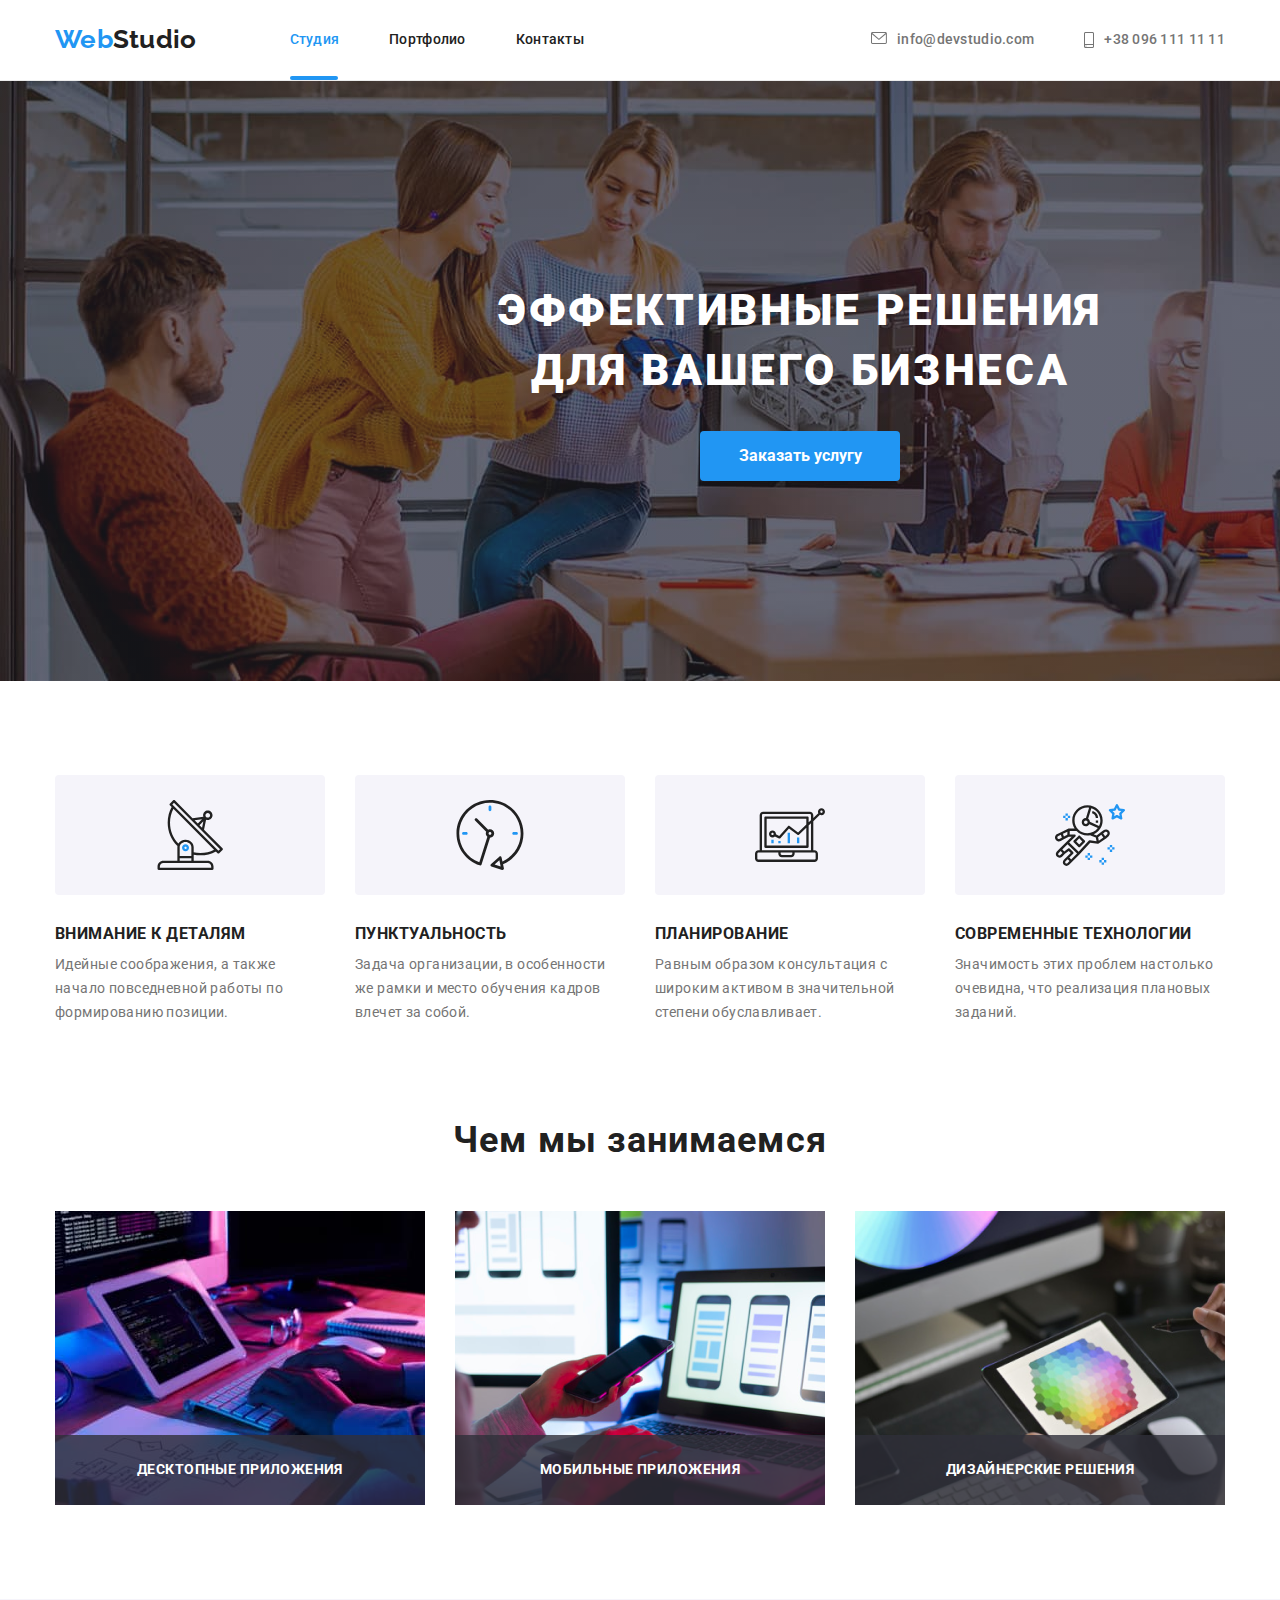
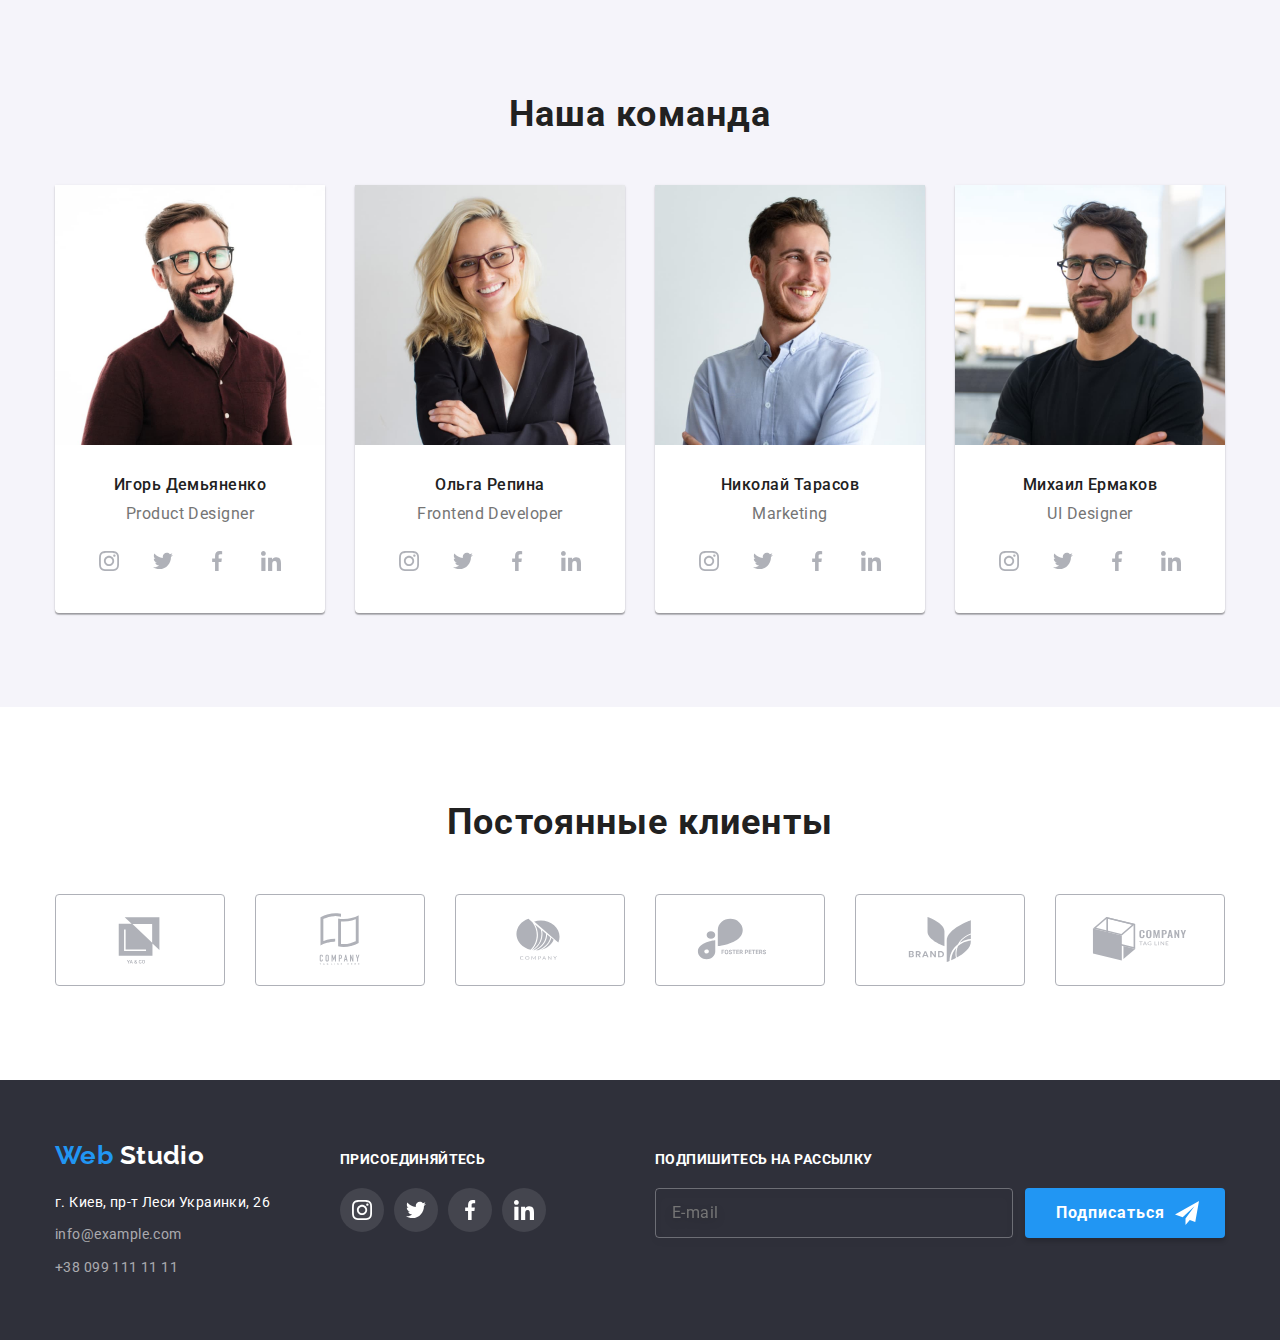
==== index.html @ f425156a "com" ====
<!DOCTYPE html> 
<html lang="ru">
    <head>
        <meta charset="UTF-8">
        <meta http-equiv="X-UA-Compatible" content="IE=edge">
        <meta name="viewport" content="width=device-width, initial-scale=1.0" />
        <title>Студия</title>
        <link rel="stylesheet" href="https://cdnjs.cloudflare.com/ajax/libs/modern-normalize/1.1.0/modern-normalize.min.css">
        <link rel="stylesheet" href="./css/styles.css"> 
        <link rel="preconnect" href="https://fonts.googleapis.com">
        <link rel="preconnect" href="https://fonts.gstatic.com" crossorigin>
        <link href="https://fonts.googleapis.com/css2?family=Raleway:wght@700&family=Roboto:wght@400;500;700;900&display=swap" rel="stylesheet">
    </head>

    <body>
        <!-- header -->
        <header class="header">
            <div class="container header__container">
                <nav class="header__nav">
                    <a class="logo link" href="/"><span class="logo__web">Web</span>Studio</a>
                        <ul class="header__list list">
                            <li class="header__item header__current-item">
                                <a class="header__link link header__link--current" href="">Студия</a>
                            </li>
                            <li class="header__item">
                                <a class="header__link link" href="./portfolio.html"> Портфолио</a>
                            </li>
                            <li class="header__item">
                                <a class="header__link link" href=""> Контакты</a>
                            </li>
                        </ul>
                </nav>
                <ul class="contacts list">
                    <li class="contacts__item">
                         <a class="contacts__mail link" href="mailto:info@devstudio.com">
                            <svg class="contacts__icon" width="16px" height="12px">
                                <use href="./images/symbol-defs-use.svg#icon-mail"></use>
                            </svg>
                         info@devstudio.com</a>
                    </li>
                    <li class="contacts__item">
                        <a class="contacts__tel link contacts__tel--color" href="tel:+380961111111">
                            <svg class="contacts__icon" width="10px" height="16px">
                                <use href="./images/symbol-defs-use.svg#icon-smartphone"></use>
                            </svg>
                        +38 096 111 11 11</a></li>
                </ul>
            </div>
        </header>
        <!--hero-->
        <main class="main">
            <section class="hero section hero__bcgi">
                <div class="container">
                    <h1 class="hero__title">Эффективные решения для вашего бизнеса</h1>
                    <button class="btn btn__order" type="button" data-modal-open>Заказать услугу</button>
                </div>
            </section>
        <!--advantages-->
            <section class="advantage section">
                <div class="container">
                    <ul class="advantage__list list">
                        <li class="advantage__item"> 
                            <div class="advantage__container">
                                <svg class="advantage__icon" width="70px" height="70px">
                                    <use href="./images/symbol-defs-use.svg#icon-signal" ></use>
                                </svg>
                            </div>
                            <h3 class="advantage__title">Внимание к деталям</h3>
                            <p class="advantage__description">Идейные соображения, а также начало повседневной работы по формированию позиции.</p></li>
                        <li class="advantage__item">
                            <div class="advantage__container">
                                <svg class="advantage__icon" width="70px" height="70px">
                                    <use href="./images/symbol-defs-use.svg#icon-clock"></use>
                                </svg>
                            </div>
                            <h3 class="advantage__title">Пунктуальность</h3>
                            <p class="advantage__description">Задача организации, в особенности же рамки и место обучения кадров влечет за собой.</p></li>
                        <li class="advantage__item">
                            <div class="advantage__container" >
                                <svg class="advantage__icon" width="70px" height="70px">
                                    <use href="./images/symbol-defs-use.svg#icon-diagram"></use>
                                </svg>
                            </div>
                            <h3 class="advantage__title">Планирование</h3>
                            <p class="advantage__description">Равным образом консультация с широким активом в значительной степени обуславливает.</p>
                            </li>
                        <li class="advantage__item">
                            <div class="advantage__container">
                                <svg class="advantage__icons"  width="70px" height="70px">
                                    <use href="./images/symbol-defs-use.svg#icon-astronaut"></use>
                                </svg>
                            </div>
                            <h3 class="advantage__title">Современные технологии</h3>
                            <p class="advantage__description">Значимость этих проблем настолько очевидна, что реализация плановых заданий.</p>
                            </li>
                    </ul>
                </div>
            </section>
        <!--service-->
            <section class="service section">
                <div class="container">
                    <h2 class="service__title">Чем мы занимаемся</h2>
                        <ul class="service__list list">
                            <li class="service__item">
                                <div class="service__wrap">
                                    <img src="./images/img.jpg" alt="algorithm" width="370" height="294">
                                    <p class="service__name">Десктопные приложения</p>
                                </div>
                            </li> 
                            <li class="service__item">
                                <div class="service__wrap">
                                    <img src="./images/img1.png" alt="cellphone-and-notebook" width="370" height="294">
                                    <p class="service__name">Мобильные приложения</p>
                                </div>
                            </li>
                            <li class="service__item">
                                <div class="service__wrap">
                                    <img src="./images/img2.png" alt="colorwheel" width="370" height="294">
                                    <p class="service__name">Дизайнерские решения</p>
                                </div>
                            </li>
                        </ul>
                </div>
            </section>
        <!--our team-->
            <section class="team section">
                <div class="container">
                    <h2 class="team__title">Наша команда</h2>
                    <ul class="team__list list">
                        <li class="team__item">
                            <img src="./images/img3.jpg" alt="product-manager" width="270" height="260">
                                <div class="team__wrap"> 
                                    <h3 class="team__item-title">Игорь Демьяненко</h3>
                                        <p class="team__meta" lang="en">Product Designer</p>
                                            <ul class="team__list-icon list">  
                                                <li class="team__item-icon">
                                                    <a href="" class="team__link link">
                                                        <svg class="team__icon" width="20px" height="20px">
                                                            <use href="./images/symbol-defs-use.svg#icon-instagram"></use>
                                                        </svg>
                                                    </a>
                                                </li>
                                                <li class="team__item-icon">
                                                    <a href="" class="team__link link">
                                                        <svg class="team__icon" width="20px" height="20px">
                                                            <use href="./images/symbol-defs-use.svg#icon-twitter"></use>
                                                        </svg>
                                                    </a>
                                                </li>
                                                <li class="team__item-icon">
                                                    <a href="" class="team__link link">
                                                        <svg class="team__icon" width="20px" height="20px">
                                                            <use href="./images/symbol-defs-use.svg#icon-facebook"></use>
                                                        </svg>
                                                    </a>
                                                </li>
                                                <li class="team__item-icon">
                                                    <a href="" class="team__link link">
                                                        <svg class="team__icon" width="20px" height="20px">
                                                            <use href="./images/symbol-defs-use.svg#icon-linkedin"></use>
                                                        </svg>
                                                    </a>
                                                </li> 
                                            </ul>
                                </div>
                        </li>
                        <li class="team__item">
                            <img src="./images/img4.jpg" alt="frontend-developer" width="270" height="260">
                                <div class="team__wrap">
                                    <h3 class="team__item-title">Ольга Репина</h3>
                                        <p class="team__meta" lang="en">Frontend Developer</p>
                                        <ul class="team__list-icon list">
                                            <li class="team__item-icon">
                                                <a href="" class="team__link link">
                                                    <svg class="team__icon" width="20px" height="20px">
                                                        <use href="./images/symbol-defs-use.svg#icon-instagram"></use>
                                                    </svg>
                                                </a>
                                            </li>
                                            <li class="team__item-icon">
                                                <a href="" class="team__link link">
                                                    <svg class="team__icon" width="20px" height="20px">
                                                        <use href="./images/symbol-defs-use.svg#icon-twitter"></use>
                                                    </svg>
                                                </a>
                                            </li>
                                            <li class="team__item-icon">
                                                <a href="" class="team__link link">
                                                    <svg class="team__icon" width="20px" height="20px">
                                                        <use href="./images/symbol-defs-use.svg#icon-facebook"></use>
                                                    </svg>
                                                </a>
                                            </li>
                                            <li class="team__item-icon">
                                                <a href="" class="team__link link">
                                                    <svg class="team__icon" width="20px" height="20px">
                                                        <use href="./images/symbol-defs-use.svg#icon-linkedin"></use>
                                                    </svg>
                                                </a>
                                            </li>
                                        </ul>
                                    </div>
                        </li>
                        <li class="team__item">
                            <img src="./images/img5.jpg" alt="marketing" width="270" height="260">
                                <div class="team__wrap">
                                    <h3 class="team__item-title">Николай Тарасов</h3>
                                        <p class="team__meta" lang="en">Marketing</p>
                                            <ul class="team__list-icon list">
                                                <li class="team__item-icon">
                                                    <a href="" class="team__link link">
                                                        <svg class="team__icon" width="20px" height="20px">
                                                            <use href="./images/symbol-defs-use.svg#icon-instagram"></use>
                                                        </svg>
                                                    </a>
                                                </li>
                                                <li class="team__item-icon">
                                                    <a href="" class="team__link link">
                                                        <svg class="team__icon" width="20px" height="20px">
                                                            <use href="./images/symbol-defs-use.svg#icon-twitter"></use>
                                                        </svg>
                                                    </a>
                                                </li>
                                                <li class="team__item-icon">
                                                    <a href="" class="team__link link">
                                                        <svg class="team__icon" width="20px" height="20px">
                                                            <use href="./images/symbol-defs-use.svg#icon-facebook"></use>
                                                        </svg>
                                                    </a>
                                                </li>
                                                <li class="team__item-icon">
                                                    <a href="" class="team__link link">
                                                        <svg class="team__icon" width="20px" height="20px">
                                                            <use href="./images/symbol-defs-use.svg#icon-linkedin"></use>
                                                        </svg>
                                                    </a>
                                                </li>
                                            </ul>
                                </div>
                        </li>
                        <li class="team__item">
                            <img src="./images/img6.jpg" alt="UI-designer" width="270" height="260">
                                <div class="team__wrap">
                                    <h3 class="team__item-title">Михаил Ермаков</h3>
                                        <p class="team__meta" lang="en">UI Designer</p>
                                        <ul class="team__list-icon list">
                                            <li class="team__item-icon">
                                                <a href="" class="team__link link">
                                                    <svg class="team__icon" width="20px" height="20px">
                                                        <use href="./images/symbol-defs-use.svg#icon-instagram"></use>
                                                    </svg>
                                                </a>
                                            </li>
                                            <li class="team__item-icon">
                                                <a href="" class="team__link link">
                                                    <svg class="team__icon" width="20px" height="20px">
                                                        <use href="./images/symbol-defs-use.svg#icon-twitter"></use>
                                                    </svg>
                                                </a>
                                            </li>
                                            <li class="team__item-icon">
                                                <a href="" class="team__link link">
                                                    <svg class="team__icon" width="20px" height="20px">
                                                        <use href="./images/symbol-defs-use.svg#icon-facebook"></use>
                                                    </svg>
                                                </a>
                                            </li>
                                            <li class="team__item-icon">
                                                <a href="" class="team__link link">
                                                    <svg class="team__icon" width="20px" height="20px">
                                                        <use href="./images/symbol-defs-use.svg#icon-linkedin"></use>
                                                    </svg>
                                                </a>
                                            </li>
                                        </ul>
                                </div>
                        </li>
                    </ul>
                </div>
            </section>
            <!-- our-clients -->
            <section class="client section">
                <div class="container">
                    <h2 class="client__title">Постоянные клиенты</h2>
                    <ul class="client__list list">
                        <li class="client__item">
                            <a href="" class="client__link link">
                                <svg class="client__icon" width="106px" height="60px">
                                    <use href="./images/symbol-defs-use.svg#icon-union-1"></use>
                                </svg>
                            </a>
                        </li>
                        <li class="client__item">
                            <a href="" class="client__link link">
                                <svg class="client__icon" width="106px" height="60px">
                                    <use href="./images/symbol-defs-use.svg#icon-union-2"></use>
                                </svg>
                            </a>
                        </li>
                        <li class="client__item">
                            <a href="" class="client__link link">
                                <svg class="client__icon" width="106px" height="60px">
                                    <use href="./images/symbol-defs-use.svg#icon-union-3"></use>
                                </svg>
                            </a>
                        </li>
                        <li class="client__item">
                            <a href="" class="client__link link">
                                <svg class="client__icon" width="106px" height="60px">
                                    <use href="./images/symbol-defs-use.svg#icon-union-4"></use>
                                </svg>
                            </a>
                        </li>
                        <li class="client__item">
                            <a href="" class="client__link link">
                                <svg class="client__icon" width="106px" height="60px">
                                    <use href="./images/symbol-defs-use.svg#icon-union-5"></use>
                                </svg>
                            </a>
                        </li>
                        <li class="client__item">
                            <a href="" class="client__link link">
                                <svg class="client__icon" width="106px" height="60px">
                                    <use href="./images/symbol-defs-use.svg#icon-union-6"></use>
                                </svg>
                            </a>
                        </li>
                    </ul>
                </div>
            </section>
        </main>
<!-- footer -->
        <footer class="footer">
            <div class="container footer__container">
                <div class="footer__left-side">
                    <a class="logo link footer__logo" href="/">
                        <span class="logo__web">Web</span>
                        Studio
                    </a>
                        <address class="footer__address">
                            <ul class="footer__connect list">
                                <li class="footer__address-item">г. Киев, пр-т Леси Украинки, 26</li>
                                <li class="footer__contact-item"><a class="link footer__mail" href="mailto:info@example.com">info@example.com</a></li>
                                <li class="footer-contact-item-last"><a class="link footer__tel" href="tel:+380991111111">+38 099 111 11 11</a></li>
                            </ul>
                        </address>
                </div>
                <div class="footer__medium">
                    <p class="footer__action">ПРИСОЕДИНЯЙТЕСЬ</p>
                    <ul class="footer__list-icon list">
                        <li class="footer__item">
                            <a href="" class="footer__link link">
                                <svg class="footer__icon" width="20px" height="20px">
                                    <use href="./images/symbol-defs-use.svg#icon-instagram"></use>
                                </svg>
                            </a>
                        </li>
                        <li class="footer__item">
                            <a href="" class="footer__link link">
                                <svg class="footer__icon" width="20px" height="20px">
                                    <use href="./images/symbol-defs-use.svg#icon-twitter"></use>
                                </svg>
                            </a>
                        </li>
                        <li class="footer__item">
                            <a href="" class="footer__link link">
                                <svg class="footer__icon" width="20px" height="20px">
                                    <use href="./images/symbol-defs-use.svg#icon-facebook"></use>
                                </svg>
                            </a>
                        </li>
                        <li class="footer__item">
                            <a href="" class="footer__link link">
                                <svg class="footer__icon" width="20px" height="20px">
                                    <use href="./images/symbol-defs-use.svg#icon-linkedin"></use>
                                </svg>
                            </a>
                        </li>
                    </ul>
                </div>
                <div class="footer__right">
                    <p class="footer__action">Подпишитесь на рассылку</p>
                    <form class="form">
                        <div class="form__wrap"> 
                            <label for="email-footer"></label>
                            <input 
                            type="email" 
                            id="email-footer" 
                            name="email-footer" 
                            placeholder="E-mail" 
                            class="form__label">
                        </div>
                        <button type="button" class="form__btn">Подписаться
                            <svg class="form__icon" width="24px" height="24px">
                                <use href="./images/symbol-defs-use.svg#icon-icon-send"></use>
                            </svg>
                        </button>
                    </form>
                </div>
            </div>
        </footer>
<!-- modal -->
<div class="backdrop is-hidden" data-modal> 
    <div class="modal" >
        <button class="button modal__close" data-modal-close>
            <svg width="18px" height="18px">
                <use href="./images/symbol-defs-use.svg#icon-x"></use>
            </svg>
        </button>
        <p class="modal__action">Оставьте свои данные, мы вам перезвоним</p>
        <form class="modal__form">
            <div class="modal__field">
                <label class="modal__label" for="user-name">Имя</label>
                <div class="modal__wrap-input">
                <input 
                    type="text" 
                    name="user-name" 
                    class="modal__input" 
                    placeholder=" " 
                    id="user-name" 
                    required>
                    <svg class="modal__icon" width="18px" height="18px">
                        <use href="./images/symbol-defs-use.svg#icon-name"></use>
                    </svg>
                    </div>
            </div>
            <div class="modal__field">
                <label class="modal__label" for="tel">Телефон</label>
                <div class="modal__wrap-input">
                <input 
                    type="tel" 
                    name="user-tel" 
                    class="modal__input" 
                    placeholder=" " 
                    id="tel" 
                    required>
                    <svg class="modal__icon" width="18px" height="18px">
                        <use href="./images/symbol-defs-use.svg#icon-phone"></use>
                    </svg>
                    </div>
            </div>
            <div class="modal__field">
                <label class="modal__label" for="email">Почта</label>
                <div class="modal__wrap-input">
                <input 
                    type="email" 
                    name="user-email" 
                    class="modal__input" 
                    placeholder=" " 
                    id="email" 
                    required>
                    <svg class="modal__icon" width="18px" height="18px">
                        <use href="./images/symbol-defs-use.svg#icon-email-black"></use>
                    </svg>
                </div>
            </div>
            <div class="modal__field--margin">
                <label class="modal__label" for="textarea">Комментарий</label>
                <textarea name="textarea" class="modal__textarea" id="textarea" placeholder="Введите текст"></textarea>
            </div>
            <div>
                <input 
                    type="checkbox" 
                    name="conditions" 
                    class="modal__agree visually-hidden" 
                    placeholder=" " 
                    id="conditions" 
                    required> 
                <label class="modal__agree-label" for="conditions">
                    <span>
                        <svg class="modal__check" width="16px" height="15px">
                            <use href="./images/symbol-defs-use.svg#icon-check"> </use>
                        </svg>
                    </span>
                    Соглашаюсь с рассылкой и принимаю&nbsp
                 <a href="" class="link modal__link" > Условия договора</a>
                </label>
            </div>
            <div class="modal__btn">
            <button type="submit" class="modal__btn-form">Отправить</button>
            </div>
        </form>
    </div>    
</div>
<script src="./js/modal.js"></script>

<!-- form -->

    </body>
</html>
---- css/styles.css ----
:root {
    --first-header-color: #212121;
    --second-header-color: #757575;
    --first-title-color: #FFFFFF;
    --second-title-color:#212121;
    --first-text-color: #757575;
    --second-text-color: #FFFFFF;
    --accent-text-color: #2196F3;
    --btn-color:  #FFFFFF;
    --bcg-btn-color: #2196F3;
    --bcg-first-color:  #FFFFFF;
    --bcg-second-color: #F5F4FA;
    --bcg-accent-color: #2F303A;
    --icons-color: #AFB1B8;
}

body {
    font-family: "Roboto", sans-serif;
    color: var(--first-header-color);
    background-color: var(--bcg-first-color);
}

.list {
    list-style: none;
    margin: 0px;
    padding: 0px;
}

.link{
    text-decoration: none;
    color: currentColor;
    
}


.container {
    width: 1200px;
    margin-left: auto;
    margin-right: auto;
    padding-left: 15px;
    padding-right: 15px;
}
.section {
    padding: 94px 0px;
}

img {
    display: block;
    max-width: 100%;
    height: auto;
}


/* header */
/* header-block */
.header {
    background-color: var(--bcg-header-color);
    font-weight: 500;
    font-size: 14px;
    line-height: 1.14;
    letter-spacing: 0.02em;
    border-bottom:1px solid #ECECEC;
}

.header__container {
    display: flex;
}

.header__nav {
    display: flex;
}

.logo {
    display: flex;
    font-family: 'Raleway';
    font-weight: 700;
    font-size: 26px;
    line-height: 1.19;
    color: var(--first-header-color);
    padding: 24px 0px;
}

.logo__web {
    color: var(--accent-text-color);
}

.header__list {
    position: relative;
    display: flex;
    margin-left: 93px;
    }

.header__item + .header__item {
margin-left: 50px;
}

.header__item:after {
    position: absolute;
    content: "";
    bottom: 0;
    width: 48px;
    height: 4px;
    background-color: var(--accent-text-color);
    opacity: 0;
    border-radius: 2px;
} 

.header__item:hover::after {
    opacity: 1;
} 

.header__item:nth-child(2)::after {
    width: 76px;
}

.header__item:last-child::after {
    width: 67px;
}

.header__current-item::after {
    position: absolute;
    content: "";
    bottom: 0;
    width: 48px;
    height: 4px;
    background-color: var(--accent-text-color);
    border-radius: 2px;
    opacity: 1;
}

.header__current-item--size::after {
    position: absolute;
    content: "";
    bottom: 0;
    width: 76px;
    height: 4px;
    background-color: var(--accent-text-color);
    border-radius: 2px;
    opacity: 1;
    }

.header__link {
    color: var(--first-header-color);
    padding: 32px 0px;
    display: block;
    transition: color 250ms cubic-bezier(0.4, 0, 0.2, 1);

}

.header__link--current {
    color: var(--accent-text-color);
}

.header__link:focus, .header__link:hover {
    color: var(--accent-text-color);
}

/* contacts-block */
.contacts {
    display: flex;
    margin-left: auto;
    }

.contacts__item {
    display: flex;
    align-items: baseline;
}

.contacts__item + .contacts__item {
    margin-left: 50px;
}

.contacts__tel, .contacts__mail {
    color: var(--second-header-color);
    display: flex;
    padding: 32px 0px;
    display: flex;
    transition: color 250ms cubic-bezier(0.4, 0, 0.2, 1);
}

.contacts__tel--color {
    color: var(--first-text-color);
    align-items: center;
}

.contacts__tel:hover, .contacts__mail:hover,
.contacts__tel:focus, .contacts__mail:focus {
    color: var(--accent-text-color);
}

.contacts__icon {
    fill: currentColor;
}

.contacts__icon:last-child {
    margin-right: 10px;
}


/* hero-index */
/* hero-block */

.hero {
    letter-spacing: 0.06em;
    padding-top: 200px;
    padding-bottom: 200px;
   }

.hero__bcgi {
    background-image: linear-gradient(rgba(47, 48, 58, .4), rgba(47, 48, 58, .4)),
    url('../images/Imgbcg.jpg');
    background-color: var(--bcg-accent-color);
    background-position: center;
    background-size: cover;
    background-repeat: no-repeat;
    width: 1600px;
    margin: 0px auto;
}

.hero__title {
    font-weight: 900;
    font-size: 44px;
    line-height: 1.36;
    letter-spacing: 0.06em;
    text-transform: uppercase;
    width: 696px;
    text-align: center;
    color: var(--first-title-color);
    margin: 0px auto 30px auto;
}

/* btn-block */
.btn {
    font-family: inherit;
    font-weight: 700;
    font-size: 16px;
    line-height: 1.88;

    display: inline-block;
    align-items: center;
    text-align: center;
    border: transparent;
    cursor: pointer;

    color: inherit;
    padding: 0px;
    min-width: 200px;
    border-radius: 4px;
    margin: 0px auto;
    display: flex;
    justify-content: center;
}

.btn:hover, .btn:focus {
    color: var(--btn-color);
    background-color: var(--bcg-btn-color);
    box-shadow: 0px 3px 1px rgba(0, 0, 0, 0.1), 0px 1px 2px rgba(0, 0, 0, 0.08), 0px 2px 2px rgba(0, 0, 0, 0.12);
 }

.btn__order {
    color: var(--btn-color);
    background-color: var(--bcg-btn-color);
    padding: 10px 32px;
}

/* hero-portfolio */
/* portfolio-block */

.visually-hidden {
    position: absolute;
    white-space: nowrap;
    width: 1px;
    height: 1px;
    overflow: hidden;
    border: 0px;
    padding: 0px;
    clip: rect(0 0 0 0);
    clip-path: inset(50%);
    margin: -1px;
}

.portfolio__btn-list {
    display: flex;
    align-items: center;
    justify-content: center;
    text-align: center;
    margin-bottom: 50px;
}

.portfolio__btn-item:first-child {
    margin-right: 8px;
}

.portfolio__btn-item:last-child {
    margin-right: 8px;
}

.portfolio__btn-item + .portfolio__btn-item {
        margin-right: 8px;
}
 
.portfolio__btn {
    color: inherit;
    background-color: var(--bcg-second-color);
    text-align: center;
    padding: 6px 22px;
        transition: color 250ms cubic-bezier(0.4, 0, 0.2, 1),
        background-color 250ms cubic-bezier(0.4, 0, 0.2, 1),
        box-shadow 250ms cubic-bezier(0.4, 0, 0.2, 1);
    }

.portfolio__btn--choosen {
    color: var(--btn-color);
    background-color: var(--bcg-btn-color);
    min-width: 73px;
    text-align: center;
    padding: 6px 22px;
    margin-right: 8px;
        transition: color 250ms cubic-bezier(0.4, 0, 0.2, 1),
        background-color 250ms cubic-bezier(0.4, 0, 0.2, 1),
        box-shadow 250ms cubic-bezier(0.4, 0, 0.2, 1);
}
   
.btn--size-second {
    min-width: 128px;
}
.btn--size-third {
    min-width: 145px;
}

.btn--size-fourth {
    min-width: 103px;
}

.btn--size-fifth {
    min-width: 130px;
}


/* cards-block */
.card {
display: flex;
flex-wrap: wrap;
}

.card__item {
    width: 370px;
    margin-right: 30px;
    margin-bottom: 30px;
    cursor: pointer;
    }

.card__item:nth-child(3n) {
margin-right: 0px;
}

.card__item:nth-last-child(-n+3) {
margin-bottom: 0px;
}

.card__link {
    transition: box-shadow 250ms cubic-bezier(0.4, 0, 0.2, 1);
}

.card__link:hover, .card__link:focus  {
    display: block;
    box-shadow: 0px 1px 1px rgba(0, 0, 0, 0.12),
                0px 4px 4px rgba(0, 0, 0, 0.06),
                1px 4px 6px rgba(0, 0, 0, 0.16);
}

.card__wrap {
    position: relative;
    overflow: hidden;
}

.card__meta {
    position: absolute;
    top:0;
    margin: 0px;
    font-size: 18px;
    line-height: 1.56;
    color: var(--bcg-first-color);
    background-color: rgba(33, 150, 243, 0.9);
    padding: 63px 24px;
    transform: translateY(100%);
    transition: transform 250ms ;
    }

.card__item:hover .card__meta{
    transform: translateY(0%);
}

.card__focus-link:focus .card__meta {
    transform: translateY(0%);
}

.card__border {
    border: 1px solid #EEEEEE;
    border-top: 0px;
    padding: 20px 24px;
}

.card__title {
    font-size: 18px;
    line-height: 2.00;
    letter-spacing: 0.06em;
    text-align: left;
    margin: 0px;
}

.card__description {
    line-height: 1.88;
    letter-spacing: 0.03em;
    text-align: left;
    color: var(--first-text-color);
    margin: 0px;
}




/* advantage */
/* advantage-block */
.advantage__list {
    display: flex;
    flex-wrap: wrap;
    }

.advantage__item {
    font-size: 14px;
    letter-spacing: 0.03em;
    width: 270px;
    margin-right: 30px;
}

.advantage__item:last-child {
    margin-right: 0px;
}

.advantage__container {
    display: flex;
    justify-content: center;
    align-items: center;
    background-color: var(--bcg-second-color);
    border-radius: 4px;
    margin-right: 30px;
    margin-bottom: 30px;
    width: 270px;
    height: 120px;
}

.advantage__title {
    line-height: 1.14;
    letter-spacing: 0.03em;
    text-transform: uppercase;
    margin: 0px 0px 10px 0px;
   }

.advantage__description {
    line-height: 1.71;
    color: var(--first-text-color);
    margin: 0px;
}



/* service */

.service {
    padding-top: 0px;
}

.service__title {
    font-size: 36px;
    line-height: 1.17;
    text-align: center;
    letter-spacing: 0.03em;
    margin: 0px auto 50px auto;
}

.service__list {
    display: flex;
    justify-content: space-between;
}

.service__item {
    display: flex;
}

.service__wrap {
    position: relative;
}

.service__name {
    display: flex;
    position: absolute;
    bottom: 0px;
        
    width: 100%;
    height: 70px;
    margin: 0px;

    background: rgba(47, 48, 58, 0.8);
    font-weight: 700;
    font-size: 14px;
    line-height: 1.14;
    text-align: center;
    letter-spacing: 0.03em;
    text-transform: uppercase;
    color: var(--first-title-color);
    justify-content: center;
    align-items: center;
}


/* team */
/* team-block */

.team {
    background-color: var(--bcg-second-color);
    line-height: 1.19;
    text-align: center;
    letter-spacing: 0.03em;
}

.team__title {
    font-size: 36px;
    line-height: 1.17;
    text-align: center;
    letter-spacing: 0.03em;
    margin: 0px auto 50px auto;
}

.team__list {
    display: flex;
}

.team__item {
    background-color: var(--bcg-first-color);
    width: 270px;
    box-shadow: 0px 1px 3px rgba(0, 0, 0, 0.12), 0px 1px 1px rgba(0, 0, 0, 0.14), 0px 2px 1px rgba(0, 0, 0, 0.2);
    border-radius: 0px 0px 4px 4px;
    margin-right: 30px;
  }

.team__item:last-child {
    margin-right: 0px;
}

.team__wrap {
    padding: 30px 32px;
    text-align: center;
    display: block;
  }

.team__item-title {
    font-size: 16px;
    font-weight: 500;
    margin: 0px;
    min-width: 152px;
    margin-bottom: 10px;
}

.team__meta {
    color: var(--first-text-color);
    margin: 0px;
    min-width: 147px;
    margin-bottom: 16px;
}


.team__list-icon {
    cursor: pointer; 
    display: flex;
    justify-content: center;
    padding-left: 0px;
}

.team__item-icon + .team__item-icon {
    margin-left: 10px;
}

.team__link {
    display: flex;
    width: 44px;
    height: 44px;
    align-items: center;
    justify-content: center;
    border-radius: 50%;
    background-color: var(--bcg-first-color);
    transition: color 250ms cubic-bezier(0.4, 0, 0.2, 1),
    background-color 250ms cubic-bezier(0.4, 0, 0.2, 1);
} 

.team__link:hover, 
.team__link:focus {
    background-color: var(--bcg-btn-color);
}

.team__icon {
    fill: var(--icons-color);
}

.team__link:hover .team__icon {
fill: var(--bcg-first-color);
}

.team__link:focus .team__icon {
    fill: var(--bcg-first-color);
}


/* our-clients */
/* client-block */

.client__title {
    font-size: 36px;
    line-height: 1.17;
    text-align: center;
    letter-spacing: 0.03em;
    color: inherit;
    margin: 0px;
    margin-bottom: 50px;
    padding: 0px;
}

.client__list {
    display: flex;
}

.client__item {
    cursor: pointer;
}

.client__item + .client__item {
    margin-right: 30px;
}

.client__item:first-child {
    margin-right: 30px;
}

.client__item:last-child {
    margin-right: 0px;
}

.client__link {
    display: flex;
    align-items: center;
    justify-content: center;
    color: var(--first-text-color);
    border: 1px solid #AFB1B8;
    border-radius: 4px;
    width: 170px;
    height: 92px;
    transition: border-color 250ms cubic-bezier(0.4, 0, 0.2, 1);
}

.client__link:hover, .client__link:focus  {
    border-color: var(--accent-text-color);
}

.client__icon {
    fill: var(--icons-color);
    transition: fill 250ms cubic-bezier(0.4, 0, 0.2, 1);
   }

.client__link:hover .client__icon {
fill: var(--accent-text-color);
}

.client__link:focus .client__icon {
    fill: var(--accent-text-color);
}


/* footer */
.footer {
    background-color: var(--bcg-accent-color);
    font-size: 14px;
    line-height: 1.71;
    letter-spacing: 0.03em;
    padding-bottom: 60px;
    padding-top: 60px;
    }

.footer__container {
    display: flex;
    align-items: baseline;
}

.footer__left-side {
    margin-right: 70px;
}

.footer__logo {
    margin-bottom: 20px;
    display: block;
    color: var(--first-title-color);
    padding: 0px;
}

.footer__address-item {
    font-style: normal;
    color: var(--second-text-color);
}

.footer__address-item, .footer__contact-item {
    margin-bottom: 9px;
    }
    
.footer__contact-item:last-child {
    padding: 0px;
    margin-bottom: 0px;
    }

.footer__mail, .footer__tel {
    color: var(--second-header-color);
    display: flex;
    font-style: normal;
    color: rgba(255, 255, 255, 0.6);
    display: block;
    transition: color 250ms cubic-bezier(0.4, 0, 0.2, 1);
}

.footer__mail:hover, .footer__tel:hover,
 .footer__mail:focus, .footer__tel:focus {
    color: var(--accent-text-color);
}

.footer__medium {
    margin-right: auto;
}

.footer__action {
    font-size: 14px;
    line-height: 1.14;
    letter-spacing: 0.03em;
    color: var(--second-text-color);
    margin: 0px;
    font-weight: 700;
    text-transform: uppercase;
    margin-bottom: 20px;
}

.footer__list-icon {
    cursor: pointer;
    display: flex;
    justify-content: center;
    padding-left: 0px;
    margin: 0px;
}

.footer__item + .footer__item {
    margin-left: 10px;
}

.footer__link {
    display: flex;
    width: 44px;
    height: 44px;
    align-items: center;
    justify-content: center;
    border-radius: 50%;
    background-color:rgba(255, 255, 255, 0.1);
    transition: background-color 250ms cubic-bezier(0.4, 0, 0.2, 1);
}

.footer__link:hover,
.footer__link:focus {
    background-color: var(--bcg-btn-color);
}

.footer__icon {
    fill: var(--second-text-color);
}

.footer__link:hover .footer__icon {
    fill: var(--bcg-first-color);
}

.footer__link:focus .footer__icon {
    fill: var(--bcg-first-color);
}


/* form-block */
.form {
    display: flex;
}

.form__label {
    background-color: transparent;
    width: 358px;
    height: 50px;
    border: 1px solid rgba(255, 255, 255, .3);
    filter: drop-shadow(0px 4px 4px rgba(0, 0, 0, 0.15));
    border-radius: 4px;
    padding-left: 16px;
    outline: none;

    font-size: 16px;
    line-height: 1.25;
    display: flex;
    align-items: center;
    letter-spacing: 0.03em;
    color: rgba(255, 255, 255, 0.6);
    margin-right: 12px;
    transition: border-color 250ms cubic-bezier(0.4, 0, 0.2, 1);
}

.form__label:focus {
    border-color: var(--accent-text-color);
}


.form__btn {
    background-color: var(--bcg-btn-color);
    box-shadow: 0px 4px 4px rgba(0, 0, 0, 0.15);
    border-radius: 4px;
    width: 200px;
    height: 50px;

    color: var(--bcg-first-color);
    border-color: transparent;
    font-weight: 700;
    font-size: 16px;
    line-height: 1.88px;

    display: flex;
    align-items: center;
    text-align: center;
    letter-spacing: 0.06em;
    padding-left: 29px;
    cursor: pointer;
    transition: box-shadow 250ms cubic-bezier(0.4, 0, 0.2, 1);
}

.form__btn:hover, .form__btn:focus {
        color: var(--btn-color);
        background-color: var(--bcg-btn-color);
        box-shadow: 
        0px 3px 1px rgba(0, 0, 0, 0.1),
        0px 1px 2px rgba(0, 0, 0, 0.08),
        0px 2px 2px rgba(0, 0, 0, 0.12);
}

.form__icon {
    margin-left: 10px;
}


/* modal */
/* modal-block */

.backdrop {
    position: fixed;
    top:0;
    height: 100%;
    width: 100%;
    background-color: rgba(0, 0, 0, 0.2);
    transition: opacity 300ms, visibility 300ms;
}


.modal {
    position: absolute;
    top: 50%;
    left: 50%;
    transform:translate(-50%, -50%);
    min-height: 581px;
    width: 528px;
    background-color: var(--bcg-first-color);
    border-radius: 4px;
    box-shadow: 
    0px 1px 3px rgba(0, 0, 0, 0.12),
    0px 1px 1px rgba(0, 0, 0, 0.14),
    0px 2px 1px rgba(0, 0, 0, 0.2);
    animation: changeBgColor 2000ms;
    padding: 40px;
     } 

@keyframes changeBgColor {
    0% {
        opacity: 0;
    }

    50% {
        opacity: 0.5;
    }

    100% {
        opacity: 1;
    }
}

.backdrop .modal .is-hidden {
transition: opacity 500ms;
}

.modal__close {
    position: absolute;
    top:8px;
    right:8px;
    border: 1px solid rgba(0, 0, 0, 0.1);
    border-radius: 50%;
    cursor: pointer;
    background-color: transparent;
    fill: currentColor;
    padding: 6px;
    width: 30px;
    height: 30px;
    display: flex;
    justify-content: center;
    align-items: center;
}

.modal__close:hover, .modal__close:focus {
fill: var(--accent-text-color);
border-color: var(--accent-text-color);
}

.is-hidden {
    opacity:0;
    visibility:hidden;
    pointer-events:none; 
}

.modal__action {
    font-weight: 700;
    font-size: 20px;
    line-height: 1.15;
    text-align: center;
    letter-spacing: 0.03em;
    color: var(--first-header-color);
    margin-bottom: 12px;
    margin-top: 0px;
}

.modal__field {
    margin-bottom: 10px;
}

.modal__label {
    display: block;
    font-size: 12px;
    line-height: 1.17;
    letter-spacing: 0.01em;
    color: var(--first-text-color);
    margin-bottom: 4px;
}

.modal__wrap-input {
    position: relative;
}

.modal__input {
    width: 100%;
    height: 40px;
    border: 1px solid rgba(33, 33, 33, 0.2);
    border-radius: 4px;
    background-color: transparent;
    padding-left: 42px;
    outline: none;
    padding-top: 0px;
    padding-bottom: 0px;
    padding-right: 0px;
    transition: fill 250ms cubic-bezier(0.4, 0, 0.2, 1),
    border-color 250ms cubic-bezier(0.4, 0, 0.2, 1);
}

.modal__input:focus {
border-color: var(--accent-text-color);
}

.modal__icon {
    position: absolute;
    top:50%;
    left:12px;
    transform: translateY(-50%);
}

.modal__input:focus + .modal__icon {
    fill: var(--accent-text-color);
}

.modal__field--margin {
margin-bottom: 20px;
}

.modal__textarea {
    display: block;
    resize: none;
    width: 100%;
    height: 120px;
    border: 1px solid rgba(33, 33, 33, 0.2);
    border-radius: 4px;
    background-color: transparent;
  
    outline: none;
    padding: 12px 16px 12px 16px;
    
    font-size: 12px;
    line-height: 1.17;
    letter-spacing: 0.01em;
    
    color: rgba(117,117,117,0.5);
    transition: border-color 250ms cubic-bezier(0.4, 0, 0.2, 1);
}

.modal__textarea:focus {
    border-color: var(--accent-text-color);
}

.modal__agree {
    transition: border-color 250ms cubic-bezier(0.4, 0, 0.2, 1);
   }

.modal__agree-label {
    font-size: 14px;
    line-height: 1.71;
    letter-spacing: 0.01em;
    color: var(--first-text-color);
    display: flex;
    justify-content: center;
    align-items: center;
    margin-bottom: 30px;
}

.modal__agree-label span {
     width: 16px;
    height: 15px;
    border: 2px solid var(--first-header-color);
    border-radius: 2px;
    display: flex;
    margin-right: 9px;
    justify-content: center;
    align-items: center;
}

.modal__agree:focus + .modal__agree-label span {
    border-color: var(--accent-text-color);
}

.modal__agree:checked + .modal__agree-label span {
    background-color: var(--accent-text-color);
    border: none;
} 

.modal__check {
    fill: transparent; 
}

.modal__agree:checked + .modal__agree-label .modal__check {
    fill: var(--bcg-first-color);
}

.modal__link {
    display: flex;
    font-size: 14px;
    line-height: 1.71;
    letter-spacing: 0.01em;
    color: var(--accent-text-color);
    text-decoration: underline;
}

.modal__btn {
    display: flex;
    justify-content: center;
}
.modal__btn-form {
    background-color: var(--bcg-btn-color);
    box-shadow: 0px 4px 4px rgba(0, 0, 0, 0.15);
    border-radius: 4px;
    width: 200px;
    height: 50px;
    color: var(--bcg-first-color);
    border-color: transparent;
    font-weight: 700;
    font-size: 16px;
    line-height: 1.88px;
    display: flex;
    align-items: center;
    text-align: center;
    letter-spacing: 0.06em;
    justify-content: center;
    cursor: pointer;
    transition: box-shadow 250ms cubic-bezier(0.4, 0, 0.2, 1), 
                color 250ms cubic-bezier(0.4, 0, 0.2, 1),
                background-color 250ms cubic-bezier(0.4, 0, 0.2, 1);
    padding: 0px;
    }

.modal__btn-form:hover,
.modal__btn-form:focus {
    color: var(--btn-color);
    background-color: var(--bcg-btn-color);
    box-shadow:
        0px 3px 1px rgba(0, 0, 0, 0.1),
        0px 1px 2px rgba(0, 0, 0, 0.08),
        0px 2px 2px rgba(0, 0, 0, 0.12);
}
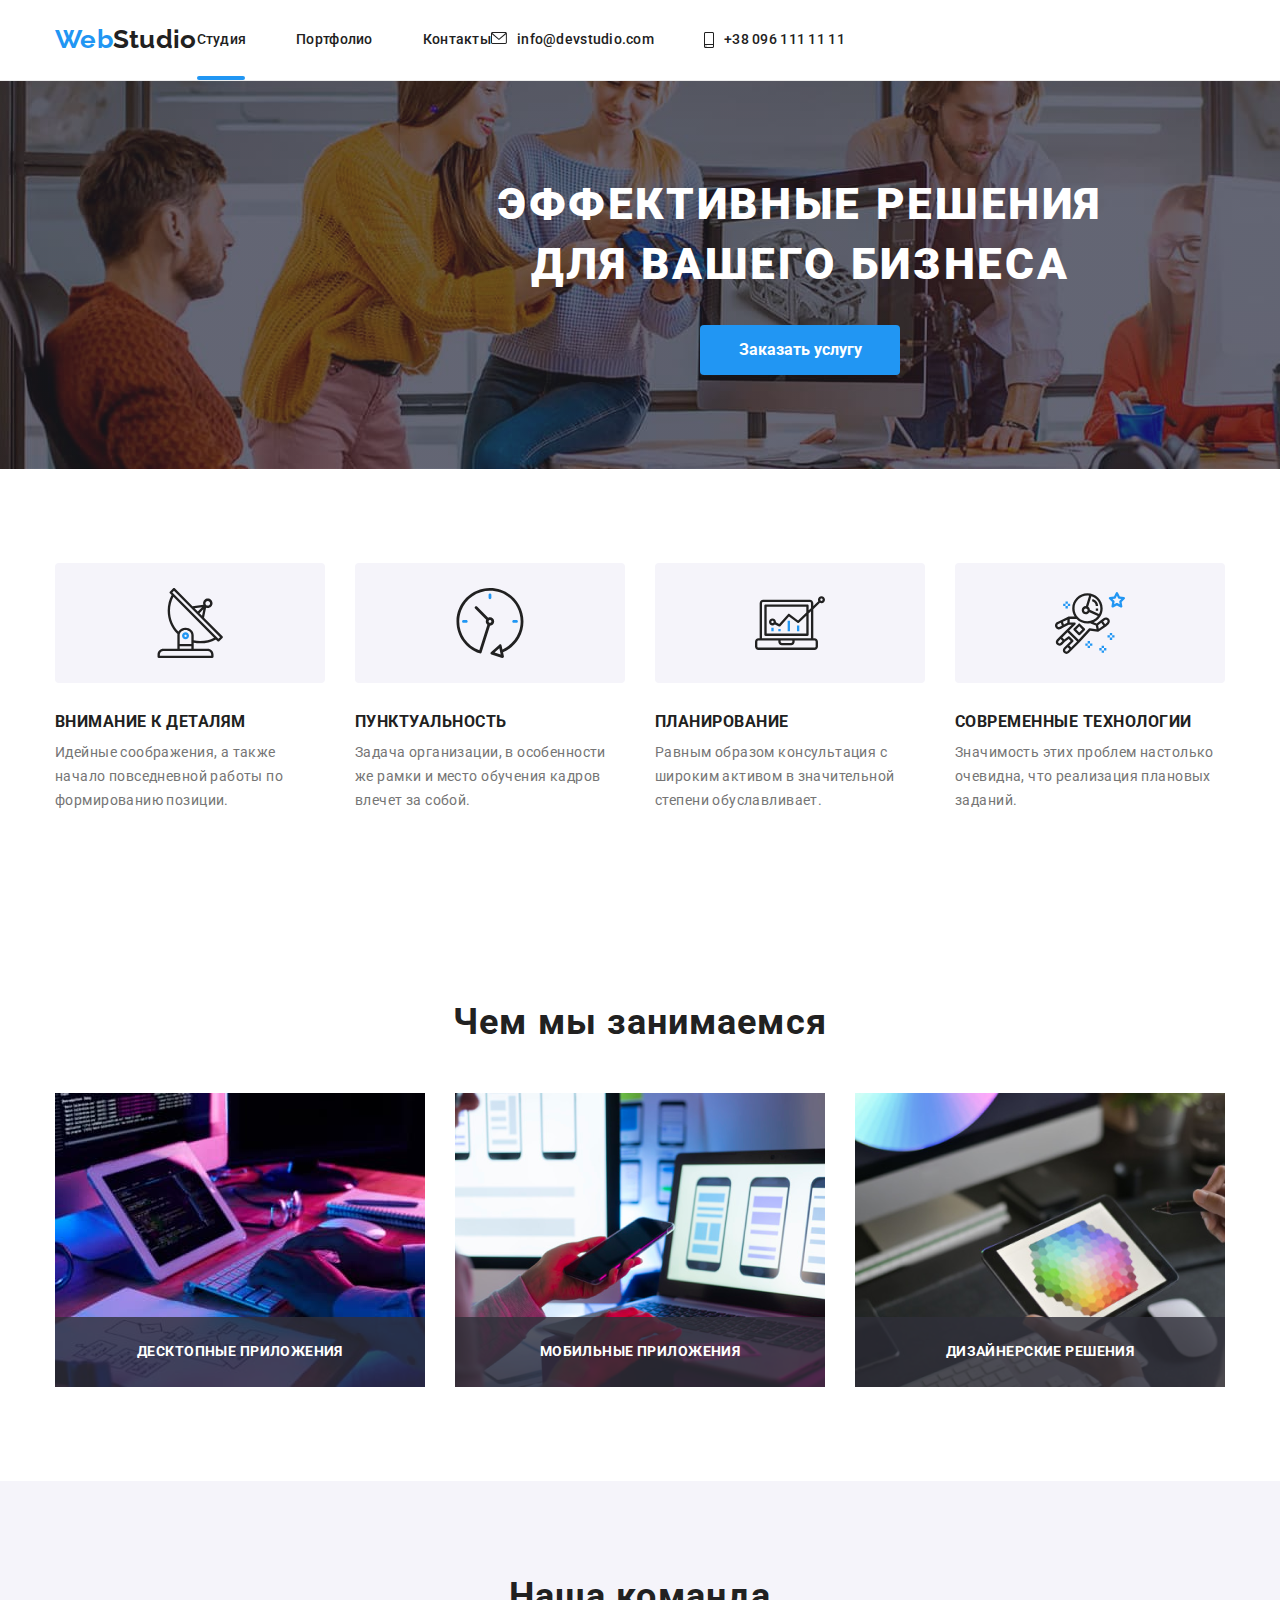
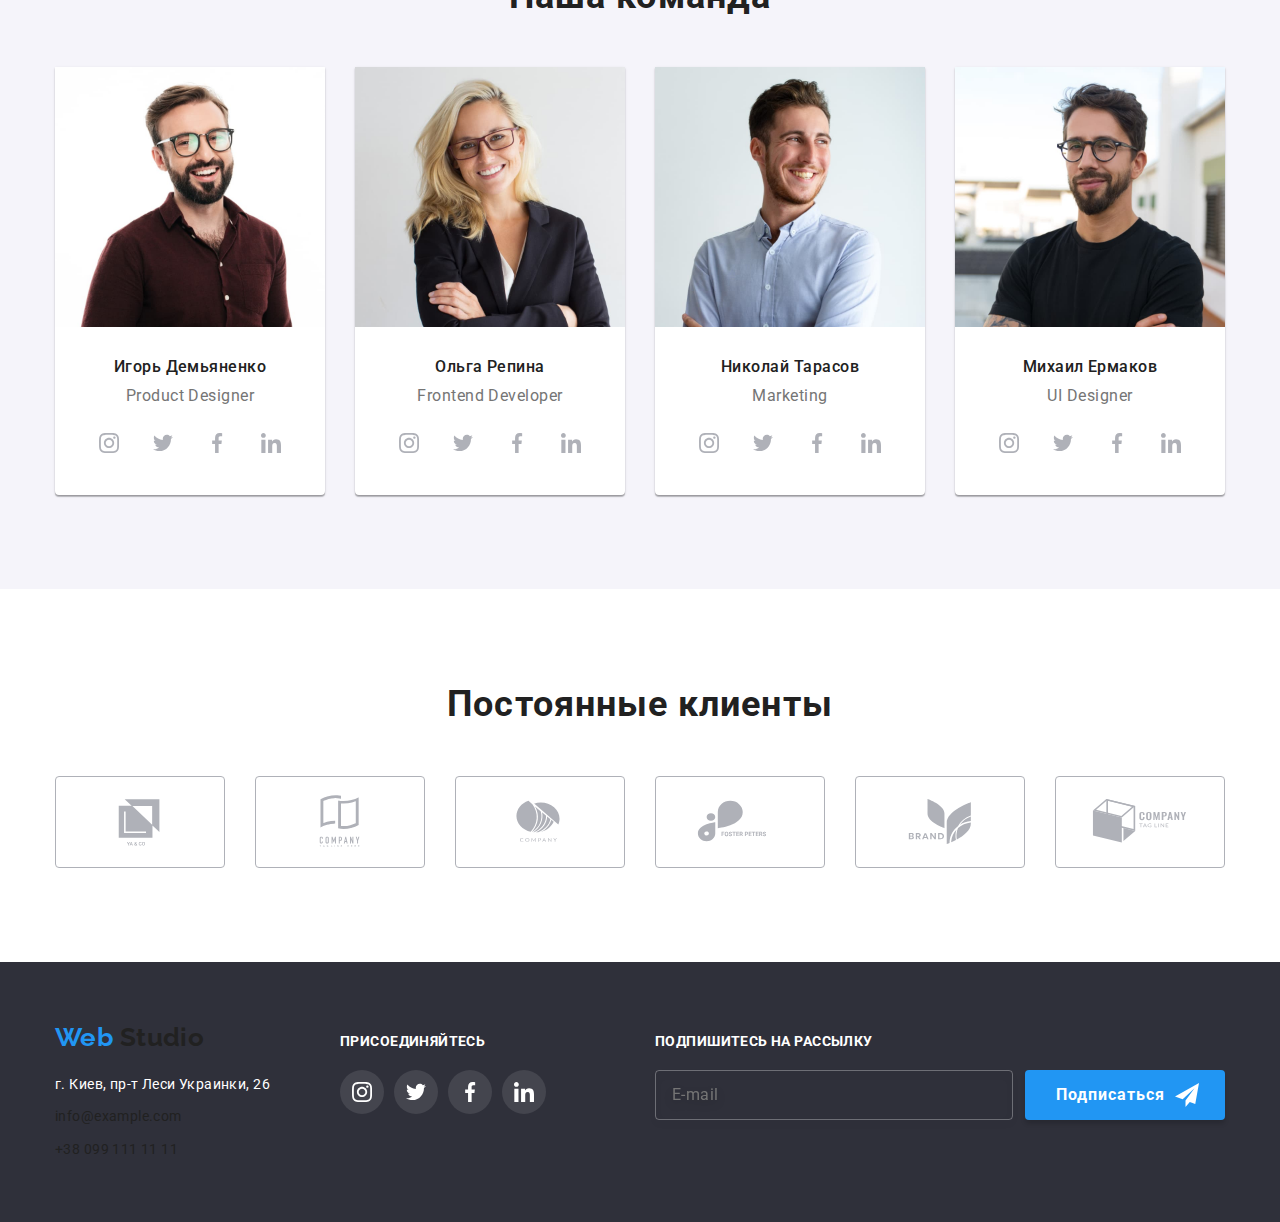
==== commit 87b8305f: "com" ====
--- a/index.html
+++ b/index.html
@@ -5,11 +5,12 @@
         <meta http-equiv="X-UA-Compatible" content="IE=edge">
         <meta name="viewport" content="width=device-width, initial-scale=1.0" />
         <title>Студия</title>
-        <link rel="stylesheet" href="https://cdnjs.cloudflare.com/ajax/libs/modern-normalize/1.1.0/modern-normalize.min.css">
-        <link rel="stylesheet" href="./css/styles.css"> 
+        <link rel="stylesheet" href="https://cdnjs.cloudflare.com/ajax/libs/modern-normalize/1.1.0/modern-normalize.min.css"> 
         <link rel="preconnect" href="https://fonts.googleapis.com">
         <link rel="preconnect" href="https://fonts.gstatic.com" crossorigin>
         <link href="https://fonts.googleapis.com/css2?family=Raleway:wght@700&family=Roboto:wght@400;500;700;900&display=swap" rel="stylesheet">
+        <link rel="stylesheet" href="./css/styles.css">
+        <link rel="stylesheet" href="./css/main.min.css">
     </head>
 
     <body>
--- a/css/main.min.css
+++ b/css/main.min.css
@@ -0,0 +1,2 @@
+body{font-family:"Roboto", sans-serif;color:#212121;background-color:#fff}.list{list-style:none;margin:0px;padding:0px}.link{text-decoration:none;color:currentColor}.section{padding:94px 0px}img{display:block;max-width:100%;height:auto}.container{width:1200px;margin-left:auto;margin-right:auto;padding-left:15px;padding-right:15px}
+/*# sourceMappingURL=main.min.css.map */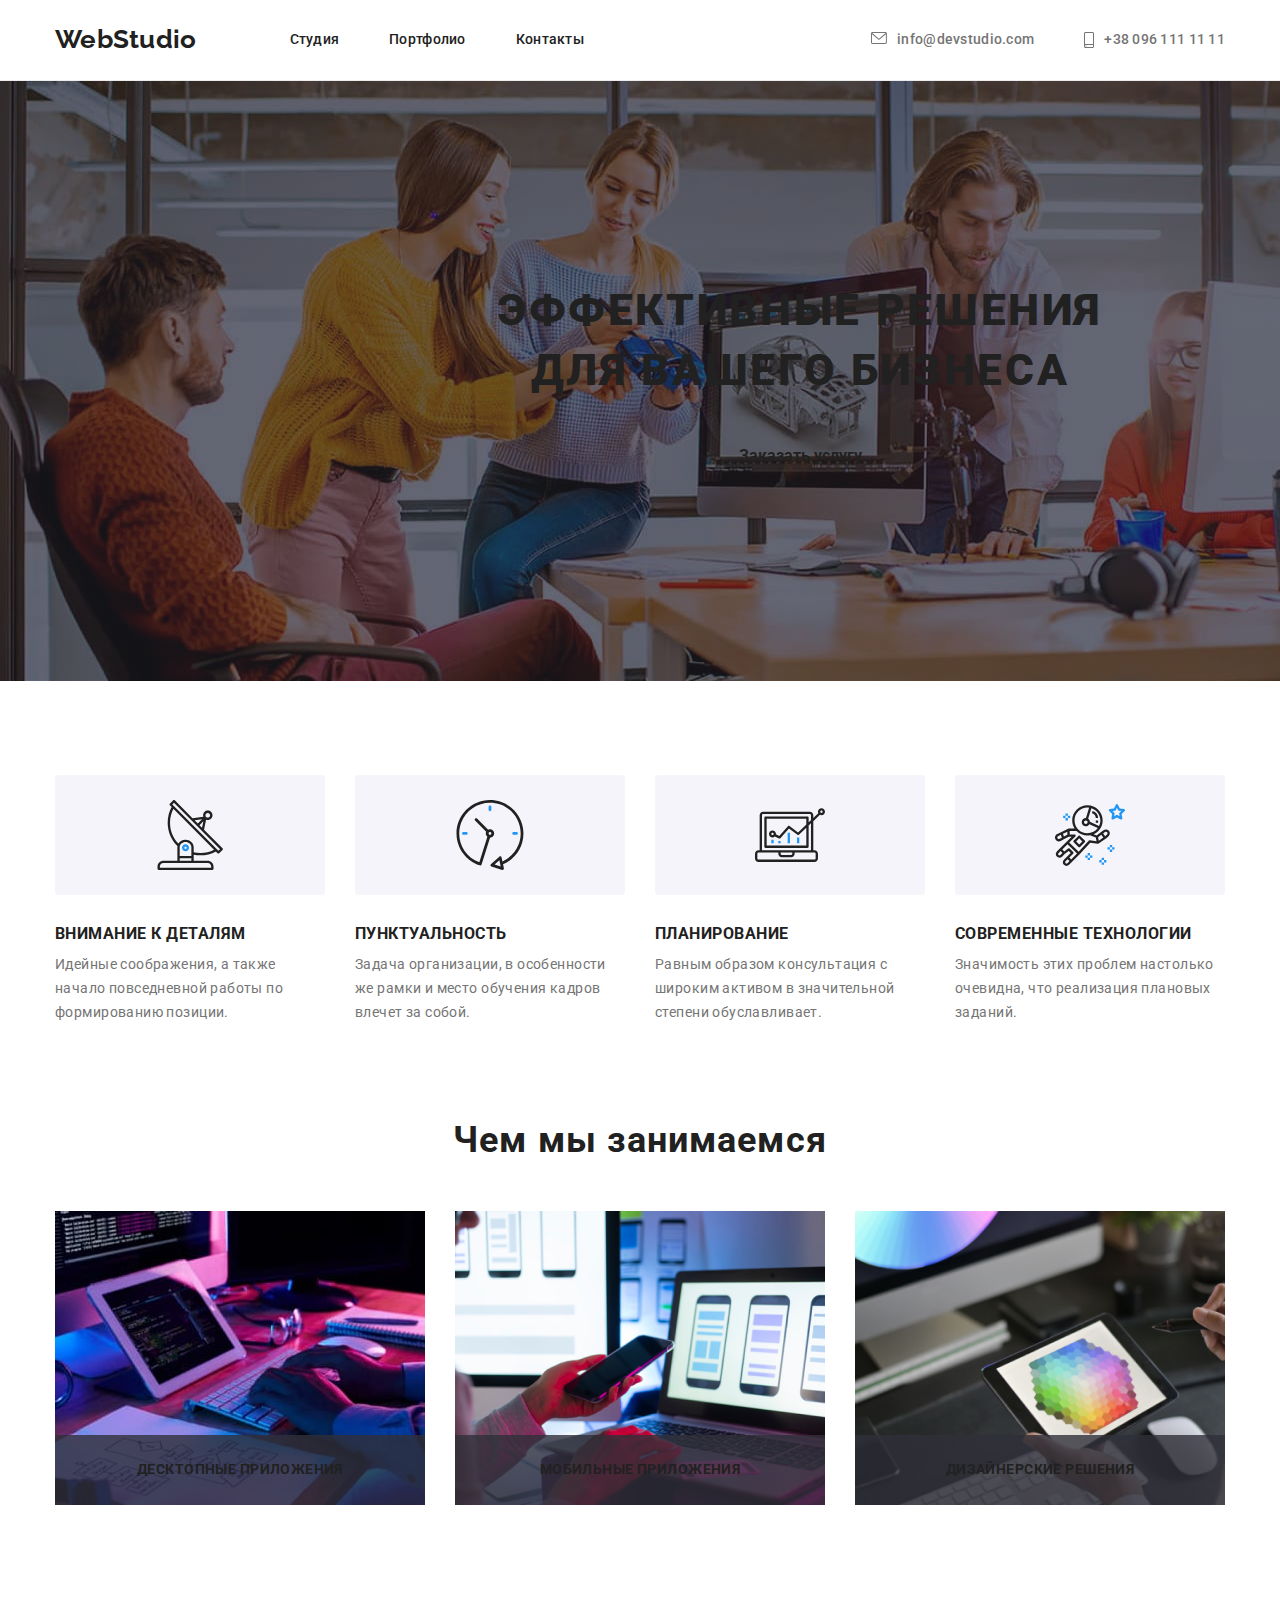
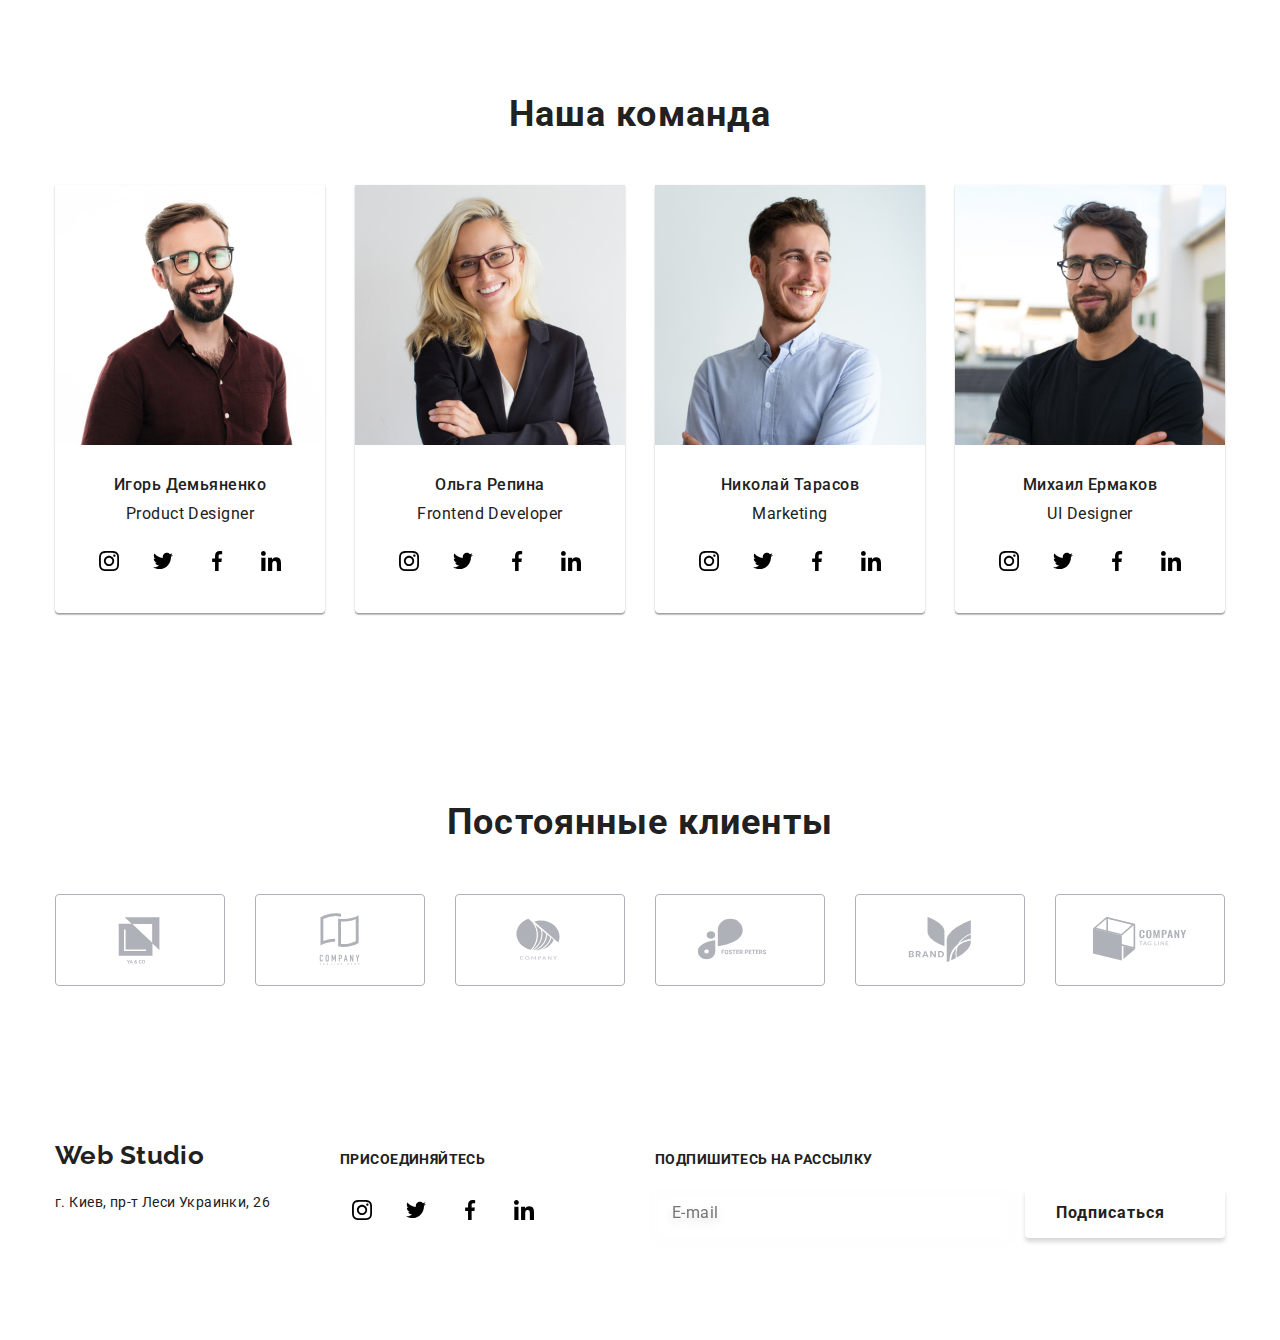
==== commit 5038586f: "new_day" ====
--- a/index.html
+++ b/index.html
@@ -9,7 +9,6 @@
         <link rel="preconnect" href="https://fonts.googleapis.com">
         <link rel="preconnect" href="https://fonts.gstatic.com" crossorigin>
         <link href="https://fonts.googleapis.com/css2?family=Raleway:wght@700&family=Roboto:wght@400;500;700;900&display=swap" rel="stylesheet">
-        <link rel="stylesheet" href="./css/styles.css">
         <link rel="stylesheet" href="./css/main.min.css">
     </head>
 
--- a/css/main.min.css
+++ b/css/main.min.css
@@ -1,2 +1,2 @@
-body{font-family:"Roboto", sans-serif;color:#212121;background-color:#fff}.list{list-style:none;margin:0px;padding:0px}.link{text-decoration:none;color:currentColor}.section{padding:94px 0px}img{display:block;max-width:100%;height:auto}.container{width:1200px;margin-left:auto;margin-right:auto;padding-left:15px;padding-right:15px}
+body{font-family:"Roboto", sans-serif;color:#212121;background-color:#fff}.list{list-style:none;margin:0px;padding:0px}.link{text-decoration:none;color:currentColor}.section{padding:94px 0px}img{display:block;max-width:100%;height:auto}.container{width:1200px;margin-left:auto;margin-right:auto;padding-left:15px;padding-right:15px}.header{background-color:var(--bcg-header-color);font-weight:500;font-size:14px;line-height:1.14;letter-spacing:0.02em;border-bottom:1px solid #ECECEC}.header__container{display:-webkit-box;display:-ms-flexbox;display:flex}.header__nav{display:-webkit-box;display:-ms-flexbox;display:flex}.header__list{position:relative;display:-webkit-box;display:-ms-flexbox;display:flex;margin-left:93px}.header__item+.header__item{margin-left:50px}.header__item:after{position:absolute;content:"";bottom:0;width:48px;height:4px;background-color:var(--accent-text-color);opacity:0;border-radius:2px}.header__item:hover::after{opacity:1}.header__item:nth-child(2)::after{width:76px}.header__item:last-child::after{width:67px}.header__current-item::after{position:absolute;content:"";bottom:0;width:48px;height:4px;background-color:var(--accent-text-color);border-radius:2px;opacity:1}.header__current-item--size::after{position:absolute;content:"";bottom:0;width:76px;height:4px;background-color:var(--accent-text-color);border-radius:2px;opacity:1}.header__link{color:var(--first-header-color);padding:32px 0px;display:block;-webkit-transition:color 250ms cubic-bezier(0.4, 0, 0.2, 1);transition:color 250ms cubic-bezier(0.4, 0, 0.2, 1)}.header__link--current{color:var(--accent-text-color)}.header__link:focus,.header__link:hover{color:var(--accent-text-color)}.logo{display:-webkit-box;display:-ms-flexbox;display:flex;font-family:'Raleway';font-weight:700;font-size:26px;line-height:1.19;color:var(--first-header-color);padding:24px 0px}.logo__web{color:var(--accent-text-color)}.contacts{display:-webkit-box;display:-ms-flexbox;display:flex;margin-left:auto}.contacts__item{display:-webkit-box;display:-ms-flexbox;display:flex;-webkit-box-align:baseline;-ms-flex-align:baseline;align-items:baseline}.contacts__item+.contacts__item{margin-left:50px}.contacts__tel,.contacts__mail{color:#757575;display:-webkit-box;display:-ms-flexbox;display:flex;padding:32px 0px;display:flex;-webkit-transition:color 250ms cubic-bezier(0.4, 0, 0.2, 1);transition:color 250ms cubic-bezier(0.4, 0, 0.2, 1)}.contacts__tel--color{color:#757575;-webkit-box-align:center;-ms-flex-align:center;align-items:center}.contacts__tel:hover,.contacts__mail:hover,.contacts__tel:focus,.contacts__mail:focus{color:#2196F3}.contacts__icon{fill:currentColor}.contacts__icon:last-child{margin-right:10px}.hero{letter-spacing:0.06em;padding-top:200px;padding-bottom:200px}.hero__bcgi{background-image:-webkit-gradient(linear, left top, left bottom, from(rgba(47,48,58,0.4)), to(rgba(47,48,58,0.4))),url("../images/Imgbcg.jpg");background-image:linear-gradient(rgba(47,48,58,0.4), rgba(47,48,58,0.4)),url("../images/Imgbcg.jpg");background-color:var(--bcg-accent-color);background-position:center;background-size:cover;background-repeat:no-repeat;width:1600px;margin:0px auto}.hero__title{font-weight:900;font-size:44px;line-height:1.36;letter-spacing:0.06em;text-transform:uppercase;width:696px;text-align:center;color:var(--first-title-color);margin:0px auto 30px auto}.btn{font-family:inherit;font-weight:700;font-size:16px;line-height:1.88;display:inline-block;-webkit-box-align:center;-ms-flex-align:center;align-items:center;text-align:center;border:transparent;cursor:pointer;color:inherit;padding:0px;min-width:200px;border-radius:4px;margin:0px auto;display:-webkit-box;display:-ms-flexbox;display:flex;-webkit-box-pack:center;-ms-flex-pack:center;justify-content:center}.btn:hover,.btn:focus{color:var(--btn-color);background-color:var(--bcg-btn-color);-webkit-box-shadow:0px 3px 1px rgba(0,0,0,0.1),0px 1px 2px rgba(0,0,0,0.08),0px 2px 2px rgba(0,0,0,0.12);box-shadow:0px 3px 1px rgba(0,0,0,0.1),0px 1px 2px rgba(0,0,0,0.08),0px 2px 2px rgba(0,0,0,0.12)}.btn__order{color:var(--btn-color);background-color:var(--bcg-btn-color);padding:10px 32px}.portfolio__btn-list{display:-webkit-box;display:-ms-flexbox;display:flex;-webkit-box-align:center;-ms-flex-align:center;align-items:center;-webkit-box-pack:center;-ms-flex-pack:center;justify-content:center;text-align:center;margin-bottom:50px}.portfolio__btn-item:first-child{margin-right:8px}.portfolio__btn-item:last-child{margin-right:8px}.portfolio__btn-item+.portfolio__btn-item{margin-right:8px}.portfolio__btn{color:inherit;background-color:var(--bcg-second-color);text-align:center;padding:6px 22px;-webkit-transition:color 250ms cubic-bezier(0.4, 0, 0.2, 1),background-color 250ms cubic-bezier(0.4, 0, 0.2, 1),-webkit-box-shadow 250ms cubic-bezier(0.4, 0, 0.2, 1);transition:color 250ms cubic-bezier(0.4, 0, 0.2, 1),background-color 250ms cubic-bezier(0.4, 0, 0.2, 1),-webkit-box-shadow 250ms cubic-bezier(0.4, 0, 0.2, 1);transition:color 250ms cubic-bezier(0.4, 0, 0.2, 1),background-color 250ms cubic-bezier(0.4, 0, 0.2, 1),box-shadow 250ms cubic-bezier(0.4, 0, 0.2, 1);transition:color 250ms cubic-bezier(0.4, 0, 0.2, 1),background-color 250ms cubic-bezier(0.4, 0, 0.2, 1),box-shadow 250ms cubic-bezier(0.4, 0, 0.2, 1),-webkit-box-shadow 250ms cubic-bezier(0.4, 0, 0.2, 1)}.portfolio__btn--choosen{color:var(--btn-color);background-color:var(--bcg-btn-color);min-width:73px;text-align:center;padding:6px 22px;margin-right:8px;-webkit-transition:color 250ms cubic-bezier(0.4, 0, 0.2, 1),background-color 250ms cubic-bezier(0.4, 0, 0.2, 1),-webkit-box-shadow 250ms cubic-bezier(0.4, 0, 0.2, 1);transition:color 250ms cubic-bezier(0.4, 0, 0.2, 1),background-color 250ms cubic-bezier(0.4, 0, 0.2, 1),-webkit-box-shadow 250ms cubic-bezier(0.4, 0, 0.2, 1);transition:color 250ms cubic-bezier(0.4, 0, 0.2, 1),background-color 250ms cubic-bezier(0.4, 0, 0.2, 1),box-shadow 250ms cubic-bezier(0.4, 0, 0.2, 1);transition:color 250ms cubic-bezier(0.4, 0, 0.2, 1),background-color 250ms cubic-bezier(0.4, 0, 0.2, 1),box-shadow 250ms cubic-bezier(0.4, 0, 0.2, 1),-webkit-box-shadow 250ms cubic-bezier(0.4, 0, 0.2, 1)}.btn--size-second{min-width:128px}.btn--size-third{min-width:145px}.btn--size-fourth{min-width:103px}.btn--size-fifth{min-width:130px}.visually-hidden{position:absolute;white-space:nowrap;width:1px;height:1px;overflow:hidden;border:0px;padding:0px;clip:rect(0 0 0 0);-webkit-clip-path:inset(50%);clip-path:inset(50%);margin:-1px}.card{display:-webkit-box;display:-ms-flexbox;display:flex;-ms-flex-wrap:wrap;flex-wrap:wrap}.card__item{width:370px;margin-right:30px;margin-bottom:30px;cursor:pointer}.card__item:nth-child(3n){margin-right:0px}.card__item:nth-last-child(-n+3){margin-bottom:0px}.card__link{-webkit-transition:-webkit-box-shadow 250ms cubic-bezier(0.4, 0, 0.2, 1);transition:-webkit-box-shadow 250ms cubic-bezier(0.4, 0, 0.2, 1);transition:box-shadow 250ms cubic-bezier(0.4, 0, 0.2, 1);transition:box-shadow 250ms cubic-bezier(0.4, 0, 0.2, 1), -webkit-box-shadow 250ms cubic-bezier(0.4, 0, 0.2, 1)}.card__link:hover,.card__link:focus{display:block;-webkit-box-shadow:0px 1px 1px rgba(0,0,0,0.12),0px 4px 4px rgba(0,0,0,0.06),1px 4px 6px rgba(0,0,0,0.16);box-shadow:0px 1px 1px rgba(0,0,0,0.12),0px 4px 4px rgba(0,0,0,0.06),1px 4px 6px rgba(0,0,0,0.16)}.card__wrap{position:relative;overflow:hidden}.card__meta{position:absolute;top:0;margin:0px;font-size:18px;line-height:1.56;color:#fff;background-color:rgba(33,150,243,0.9);padding:63px 24px;-webkit-transform:translateY(100%);transform:translateY(100%);-webkit-transition:-webkit-transform 250ms;transition:-webkit-transform 250ms;transition:transform 250ms;transition:transform 250ms, -webkit-transform 250ms}.card__item:hover .card__meta{-webkit-transform:translateY(0%);transform:translateY(0%)}.card__focus-link:focus .card__meta{-webkit-transform:translateY(0%);transform:translateY(0%)}.card__border{border:1px solid #EEEEEE;border-top:0px;padding:20px 24px}.card__title{font-size:18px;line-height:2.00;letter-spacing:0.06em;text-align:left;margin:0px}.card__description{line-height:1.88;letter-spacing:0.03em;text-align:left;color:#757575;margin:0px}.advantage__list{display:-webkit-box;display:-ms-flexbox;display:flex;-ms-flex-wrap:wrap;flex-wrap:wrap}.advantage__item{font-size:14px;letter-spacing:0.03em;width:270px;margin-right:30px}.advantage__item:last-child{margin-right:0px}.advantage__container{display:-webkit-box;display:-ms-flexbox;display:flex;-webkit-box-pack:center;-ms-flex-pack:center;justify-content:center;-webkit-box-align:center;-ms-flex-align:center;align-items:center;background-color:#F5F4FA;border-radius:4px;margin-right:30px;margin-bottom:30px;width:270px;height:120px}.advantage__title{line-height:1.14;letter-spacing:0.03em;text-transform:uppercase;margin:0px 0px 10px 0px}.advantage__description{line-height:1.71;color:#757575;margin:0px}.service{padding-top:0px}.service__title{font-size:36px;line-height:1.17;text-align:center;letter-spacing:0.03em;margin:0px auto 50px auto}.service__list{display:-webkit-box;display:-ms-flexbox;display:flex;-webkit-box-pack:justify;-ms-flex-pack:justify;justify-content:space-between}.service__item{display:-webkit-box;display:-ms-flexbox;display:flex}.service__wrap{position:relative}.service__name{display:-webkit-box;display:-ms-flexbox;display:flex;position:absolute;bottom:0px;width:100%;height:70px;margin:0px;background:rgba(47,48,58,0.8);font-weight:700;font-size:14px;line-height:1.14;text-align:center;letter-spacing:0.03em;text-transform:uppercase;color:var(--first-title-color);-webkit-box-pack:center;-ms-flex-pack:center;justify-content:center;-webkit-box-align:center;-ms-flex-align:center;align-items:center}.team{background-color:var(--bcg-second-color);line-height:1.19;text-align:center;letter-spacing:0.03em}.team__title{font-size:36px;line-height:1.17;text-align:center;letter-spacing:0.03em;margin:0px auto 50px auto}.team__list{display:-webkit-box;display:-ms-flexbox;display:flex}.team__item{background-color:var(--bcg-first-color);width:270px;-webkit-box-shadow:0px 1px 3px rgba(0,0,0,0.12),0px 1px 1px rgba(0,0,0,0.14),0px 2px 1px rgba(0,0,0,0.2);box-shadow:0px 1px 3px rgba(0,0,0,0.12),0px 1px 1px rgba(0,0,0,0.14),0px 2px 1px rgba(0,0,0,0.2);border-radius:0px 0px 4px 4px;margin-right:30px}.team__item:last-child{margin-right:0px}.team__wrap{padding:30px 32px;text-align:center;display:block}.team__item-title{font-size:16px;font-weight:500;margin:0px;min-width:152px;margin-bottom:10px}.team__meta{color:var(--first-text-color);margin:0px;min-width:147px;margin-bottom:16px}.team__list-icon{cursor:pointer;display:-webkit-box;display:-ms-flexbox;display:flex;-webkit-box-pack:center;-ms-flex-pack:center;justify-content:center;padding-left:0px}.team__item-icon+.team__item-icon{margin-left:10px}.team__link{display:-webkit-box;display:-ms-flexbox;display:flex;width:44px;height:44px;-webkit-box-align:center;-ms-flex-align:center;align-items:center;-webkit-box-pack:center;-ms-flex-pack:center;justify-content:center;border-radius:50%;background-color:var(--bcg-first-color);-webkit-transition:color 250ms cubic-bezier(0.4, 0, 0.2, 1),background-color 250ms cubic-bezier(0.4, 0, 0.2, 1);transition:color 250ms cubic-bezier(0.4, 0, 0.2, 1),background-color 250ms cubic-bezier(0.4, 0, 0.2, 1)}.team__link:hover,.team__link:focus{background-color:var(--bcg-btn-color)}.team__icon{fill:var(--icons-color)}.team__link:hover .team__icon{fill:var(--bcg-first-color)}.team__link:focus .team__icon{fill:var(--bcg-first-color)}.client__title{font-size:36px;line-height:1.17;text-align:center;letter-spacing:0.03em;color:inherit;margin:0px;margin-bottom:50px;padding:0px}.client__list{display:-webkit-box;display:-ms-flexbox;display:flex}.client__item{cursor:pointer}.client__item+.client__item{margin-right:30px}.client__item:first-child{margin-right:30px}.client__item:last-child{margin-right:0px}.client__link{display:-webkit-box;display:-ms-flexbox;display:flex;-webkit-box-align:center;-ms-flex-align:center;align-items:center;-webkit-box-pack:center;-ms-flex-pack:center;justify-content:center;color:#757575;border:1px solid #AFB1B8;border-radius:4px;width:170px;height:92px;-webkit-transition:border-color 250ms cubic-bezier(0.4, 0, 0.2, 1);transition:border-color 250ms cubic-bezier(0.4, 0, 0.2, 1)}.client__link:hover,.client__link:focus{border-color:#2196F3}.client__icon{fill:#AFB1B8;-webkit-transition:fill 250ms cubic-bezier(0.4, 0, 0.2, 1);transition:fill 250ms cubic-bezier(0.4, 0, 0.2, 1)}.client__link:hover .client__icon{fill:#2196F3}.client__link:focus .client__icon{fill:#2196F3}.footer{background-color:var(--bcg-accent-color);font-size:14px;line-height:1.71;letter-spacing:0.03em;padding-bottom:60px;padding-top:60px}.footer__container{display:-webkit-box;display:-ms-flexbox;display:flex;-webkit-box-align:baseline;-ms-flex-align:baseline;align-items:baseline}.footer__left-side{margin-right:70px}.footer__logo{margin-bottom:20px;display:block;color:var(--first-title-color);padding:0px}.footer__address-item{font-style:normal;color:var(--second-text-color)}.footer__address-item,.footer__contact-item{margin-bottom:9px}.footer__contact-item:last-child{padding:0px;margin-bottom:0px}.footer__mail,.footer__tel{color:var(--second-header-color);display:-webkit-box;display:-ms-flexbox;display:flex;font-style:normal;color:rgba(255,255,255,0.6);display:block;-webkit-transition:color 250ms cubic-bezier(0.4, 0, 0.2, 1);transition:color 250ms cubic-bezier(0.4, 0, 0.2, 1)}.footer__mail:hover,.footer__tel:hover,.footer__mail:focus,.footer__tel:focus{color:var(--accent-text-color)}.footer__medium{margin-right:auto}.footer__action{font-size:14px;line-height:1.14;letter-spacing:0.03em;color:var(--second-text-color);margin:0px;font-weight:700;text-transform:uppercase;margin-bottom:20px}.footer__list-icon{cursor:pointer;display:-webkit-box;display:-ms-flexbox;display:flex;-webkit-box-pack:center;-ms-flex-pack:center;justify-content:center;padding-left:0px;margin:0px}.footer__item+.footer__item{margin-left:10px}.footer__link{display:-webkit-box;display:-ms-flexbox;display:flex;width:44px;height:44px;-webkit-box-align:center;-ms-flex-align:center;align-items:center;-webkit-box-pack:center;-ms-flex-pack:center;justify-content:center;border-radius:50%;background-color:rgba(255,255,255,0.1);-webkit-transition:background-color 250ms cubic-bezier(0.4, 0, 0.2, 1);transition:background-color 250ms cubic-bezier(0.4, 0, 0.2, 1)}.footer__link:hover,.footer__link:focus{background-color:var(--bcg-btn-color)}.footer__icon{fill:var(--second-text-color)}.footer__link:hover .footer__icon{fill:var(--bcg-first-color)}.footer__link:focus .footer__icon{fill:var(--bcg-first-color)}.form{display:-webkit-box;display:-ms-flexbox;display:flex}.form__label{background-color:transparent;width:358px;height:50px;border:1px solid rgba(255,255,255,0.3);-webkit-filter:drop-shadow(0px 4px 4px rgba(0,0,0,0.15));filter:drop-shadow(0px 4px 4px rgba(0,0,0,0.15));border-radius:4px;padding-left:16px;outline:none;font-size:16px;line-height:1.25;display:-webkit-box;display:-ms-flexbox;display:flex;-webkit-box-align:center;-ms-flex-align:center;align-items:center;letter-spacing:0.03em;color:rgba(255,255,255,0.6);margin-right:12px;-webkit-transition:border-color 250ms cubic-bezier(0.4, 0, 0.2, 1);transition:border-color 250ms cubic-bezier(0.4, 0, 0.2, 1)}.form__label:focus{border-color:var(--accent-text-color)}.form__btn{background-color:var(--bcg-btn-color);-webkit-box-shadow:0px 4px 4px rgba(0,0,0,0.15);box-shadow:0px 4px 4px rgba(0,0,0,0.15);border-radius:4px;width:200px;height:50px;color:var(--bcg-first-color);border-color:transparent;font-weight:700;font-size:16px;line-height:1.88px;display:-webkit-box;display:-ms-flexbox;display:flex;-webkit-box-align:center;-ms-flex-align:center;align-items:center;text-align:center;letter-spacing:0.06em;padding-left:29px;cursor:pointer;-webkit-transition:-webkit-box-shadow 250ms cubic-bezier(0.4, 0, 0.2, 1);transition:-webkit-box-shadow 250ms cubic-bezier(0.4, 0, 0.2, 1);transition:box-shadow 250ms cubic-bezier(0.4, 0, 0.2, 1);transition:box-shadow 250ms cubic-bezier(0.4, 0, 0.2, 1), -webkit-box-shadow 250ms cubic-bezier(0.4, 0, 0.2, 1)}.form__btn:hover,.form__btn:focus{color:var(--btn-color);background-color:var(--bcg-btn-color);-webkit-box-shadow:0px 3px 1px rgba(0,0,0,0.1),0px 1px 2px rgba(0,0,0,0.08),0px 2px 2px rgba(0,0,0,0.12);box-shadow:0px 3px 1px rgba(0,0,0,0.1),0px 1px 2px rgba(0,0,0,0.08),0px 2px 2px rgba(0,0,0,0.12)}.form__icon{margin-left:10px}.backdrop{position:fixed;top:0;height:100%;width:100%;background-color:rgba(0,0,0,0.2);-webkit-transition:opacity 300ms, visibility 300ms;transition:opacity 300ms, visibility 300ms}.modal{position:absolute;top:50%;left:50%;-webkit-transform:translate(-50%, -50%);transform:translate(-50%, -50%);min-height:581px;width:528px;background-color:var(--bcg-first-color);border-radius:4px;-webkit-box-shadow:0px 1px 3px rgba(0,0,0,0.12),0px 1px 1px rgba(0,0,0,0.14),0px 2px 1px rgba(0,0,0,0.2);box-shadow:0px 1px 3px rgba(0,0,0,0.12),0px 1px 1px rgba(0,0,0,0.14),0px 2px 1px rgba(0,0,0,0.2);-webkit-animation:changeBgColor 2000ms;animation:changeBgColor 2000ms;padding:40px}@-webkit-keyframes changeBgColor{0%{opacity:0}50%{opacity:0.5}100%{opacity:1}}@keyframes changeBgColor{0%{opacity:0}50%{opacity:0.5}100%{opacity:1}}.backdrop .modal .is-hidden{-webkit-transition:opacity 500ms;transition:opacity 500ms}.modal__close{position:absolute;top:8px;right:8px;border:1px solid rgba(0,0,0,0.1);border-radius:50%;cursor:pointer;background-color:transparent;fill:currentColor;padding:6px;width:30px;height:30px;display:-webkit-box;display:-ms-flexbox;display:flex;-webkit-box-pack:center;-ms-flex-pack:center;justify-content:center;-webkit-box-align:center;-ms-flex-align:center;align-items:center}.modal__close:hover,.modal__close:focus{fill:var(--accent-text-color);border-color:var(--accent-text-color)}.is-hidden{opacity:0;visibility:hidden;pointer-events:none}.modal__action{font-weight:700;font-size:20px;line-height:1.15;text-align:center;letter-spacing:0.03em;color:var(--first-header-color);margin-bottom:12px;margin-top:0px}.modal__field{margin-bottom:10px}.modal__label{display:block;font-size:12px;line-height:1.17;letter-spacing:0.01em;color:var(--first-text-color);margin-bottom:4px}.modal__wrap-input{position:relative}.modal__input{width:100%;height:40px;border:1px solid rgba(33,33,33,0.2);border-radius:4px;background-color:transparent;padding-left:42px;outline:none;padding-top:0px;padding-bottom:0px;padding-right:0px;-webkit-transition:fill 250ms cubic-bezier(0.4, 0, 0.2, 1),border-color 250ms cubic-bezier(0.4, 0, 0.2, 1);transition:fill 250ms cubic-bezier(0.4, 0, 0.2, 1),border-color 250ms cubic-bezier(0.4, 0, 0.2, 1)}.modal__input:focus{border-color:var(--accent-text-color)}.modal__icon{position:absolute;top:50%;left:12px;-webkit-transform:translateY(-50%);transform:translateY(-50%)}.modal__input:focus+.modal__icon{fill:var(--accent-text-color)}.modal__field--margin{margin-bottom:20px}.modal__textarea{display:block;resize:none;width:100%;height:120px;border:1px solid rgba(33,33,33,0.2);border-radius:4px;background-color:transparent;outline:none;padding:12px 16px 12px 16px;font-size:12px;line-height:1.17;letter-spacing:0.01em;color:rgba(117,117,117,0.5);-webkit-transition:border-color 250ms cubic-bezier(0.4, 0, 0.2, 1);transition:border-color 250ms cubic-bezier(0.4, 0, 0.2, 1)}.modal__textarea:focus{border-color:var(--accent-text-color)}.modal__agree{-webkit-transition:border-color 250ms cubic-bezier(0.4, 0, 0.2, 1);transition:border-color 250ms cubic-bezier(0.4, 0, 0.2, 1)}.modal__agree-label{font-size:14px;line-height:1.71;letter-spacing:0.01em;color:var(--first-text-color);display:-webkit-box;display:-ms-flexbox;display:flex;-webkit-box-pack:center;-ms-flex-pack:center;justify-content:center;-webkit-box-align:center;-ms-flex-align:center;align-items:center;margin-bottom:30px}.modal__agree-label span{width:16px;height:15px;border:2px solid var(--first-header-color);border-radius:2px;display:-webkit-box;display:-ms-flexbox;display:flex;margin-right:9px;-webkit-box-pack:center;-ms-flex-pack:center;justify-content:center;-webkit-box-align:center;-ms-flex-align:center;align-items:center}.modal__agree:focus+.modal__agree-label span{border-color:var(--accent-text-color)}.modal__agree:checked+.modal__agree-label span{background-color:var(--accent-text-color);border:none}.modal__check{fill:transparent}.modal__agree:checked+.modal__agree-label .modal__check{fill:var(--bcg-first-color)}.modal__link{display:-webkit-box;display:-ms-flexbox;display:flex;font-size:14px;line-height:1.71;letter-spacing:0.01em;color:var(--accent-text-color);text-decoration:underline}.modal__btn{display:-webkit-box;display:-ms-flexbox;display:flex;-webkit-box-pack:center;-ms-flex-pack:center;justify-content:center}.modal__btn-form{background-color:var(--bcg-btn-color);-webkit-box-shadow:0px 4px 4px rgba(0,0,0,0.15);box-shadow:0px 4px 4px rgba(0,0,0,0.15);border-radius:4px;width:200px;height:50px;color:var(--bcg-first-color);border-color:transparent;font-weight:700;font-size:16px;line-height:1.88px;display:-webkit-box;display:-ms-flexbox;display:flex;-webkit-box-align:center;-ms-flex-align:center;align-items:center;text-align:center;letter-spacing:0.06em;-webkit-box-pack:center;-ms-flex-pack:center;justify-content:center;cursor:pointer;-webkit-transition:color 250ms cubic-bezier(0.4, 0, 0.2, 1),background-color 250ms cubic-bezier(0.4, 0, 0.2, 1),-webkit-box-shadow 250ms cubic-bezier(0.4, 0, 0.2, 1);transition:color 250ms cubic-bezier(0.4, 0, 0.2, 1),background-color 250ms cubic-bezier(0.4, 0, 0.2, 1),-webkit-box-shadow 250ms cubic-bezier(0.4, 0, 0.2, 1);transition:box-shadow 250ms cubic-bezier(0.4, 0, 0.2, 1),color 250ms cubic-bezier(0.4, 0, 0.2, 1),background-color 250ms cubic-bezier(0.4, 0, 0.2, 1);transition:box-shadow 250ms cubic-bezier(0.4, 0, 0.2, 1),color 250ms cubic-bezier(0.4, 0, 0.2, 1),background-color 250ms cubic-bezier(0.4, 0, 0.2, 1),-webkit-box-shadow 250ms cubic-bezier(0.4, 0, 0.2, 1);padding:0px}.modal__btn-form:hover,.modal__btn-form:focus{color:var(--btn-color);background-color:var(--bcg-btn-color);-webkit-box-shadow:0px 3px 1px rgba(0,0,0,0.1),0px 1px 2px rgba(0,0,0,0.08),0px 2px 2px rgba(0,0,0,0.12);box-shadow:0px 3px 1px rgba(0,0,0,0.1),0px 1px 2px rgba(0,0,0,0.08),0px 2px 2px rgba(0,0,0,0.12)}
 /*# sourceMappingURL=main.min.css.map */